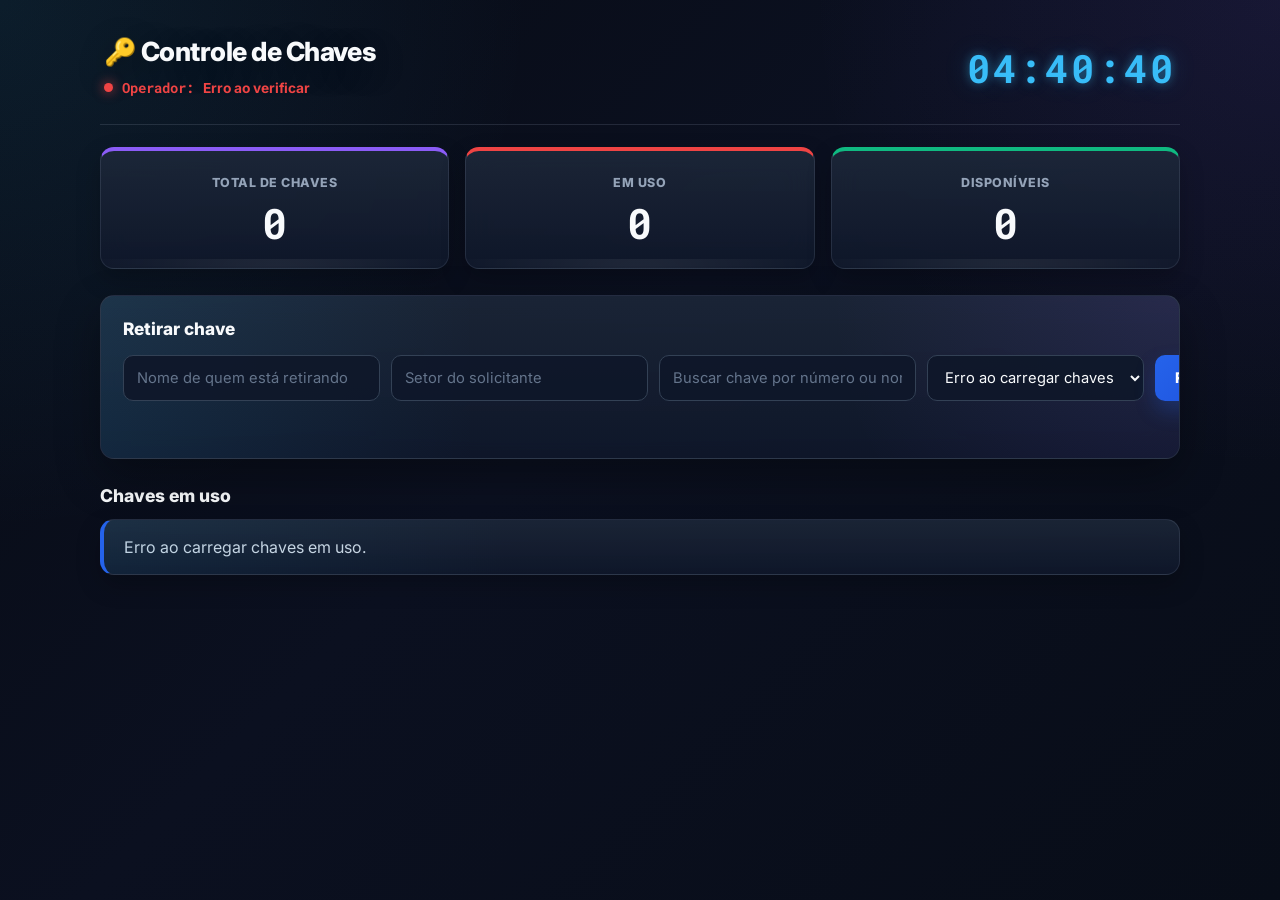
==== index.html @ 0a3c0f65 "att. 5" ====
<!DOCTYPE html>
<html lang="pt-br">
<head>
    <meta charset="UTF-8">

    <meta name="viewport" content="width=device-width, initial-scale=1.0">

    <title>Controle de Chaves – Central de Segurança</title>

    <link rel="preconnect" href="https://fonts.googleapis.com">

    <link rel="preconnect" href="https://fonts.gstatic.com" crossorigin>

    <link
        href="https://fonts.googleapis.com/css2?family=Inter:wght@400;500;600;700&family=Roboto+Mono:wght@400;700&display=swap"
        rel="stylesheet"
    >

    <link rel="stylesheet" href="style.css">
</head>

<body>
    <div class="dashboard">
        <div class="painel-header">
            <div class="header-titulo">
                <h1>🔑 Controle de Chaves</h1>

                <div id="statusOperador" class="status-sistema ativo">
                    Operador:
                    <span id="nomeOperador">Verificando...</span>
                </div>
            </div>

            <div class="relogio" id="relogio">00:00:00</div>
        </div>

        <div class="estatisticas">
            <div class="card-stat total">
                <h3>Total de Chaves</h3>
                <p id="totalChaves">0</p>
            </div>

            <div class="card-stat em-uso">
                <h3>Em Uso</h3>
                <p id="emUso">0</p>
            </div>

            <div class="card-stat disponivel">
                <h3>Disponíveis</h3>
                <p id="disponiveis">0</p>
            </div>
        </div>

        <div class="painel-controle">
            <h3>Retirar chave</h3>

            <div class="input-group">
                <input
                    type="text"
                    id="solicitante"
                    placeholder="Nome de quem está retirando"
                    autocomplete="off"
                    required
                >

                <input
                    type="text"
                    id="setor"
                    placeholder="Setor do solicitante"
                    autocomplete="off"
                    required
                >

                <input
                    type="text"
                    id="filtroChave"
                    placeholder="Buscar chave por número ou nome"
                    autocomplete="off"
                >

                <select id="chaveDisponivel">
                    <option>Carregando...</option>
                </select>

                <button onclick="retirar()">Retirar</button>
            </div>

            <div id="msgRetirada" class="msg"></div>
        </div>

        <h3 class="titulo-lista">Chaves em uso</h3>

        <ul id="listaPendentes" class="lista-chaves">
            <li>Nenhuma chave em uso.</li>
        </ul>

        <div id="msgDevolucao" class="msg"></div>
    </div>

    <script src="script.js"></script>
</body>
</html>
---- style.css ----
* {
    margin: 0;
    padding: 0;
    box-sizing: border-box;
    font-family: 'Inter', sans-serif;
}

:root {
    --bg-principal: #080d18;
    --bg-secundario: #0f172a;
    --bg-card: rgba(30, 41, 59, 0.78);
    --bg-card-hover: rgba(30, 41, 59, 0.95);

    --borda: rgba(148, 163, 184, 0.16);
    --borda-forte: rgba(148, 163, 184, 0.28);

    --texto-principal: #f8fafc;
    --texto-secundario: #cbd5e1;
    --texto-fraco: #94a3b8;

    --azul: #38bdf8;
    --azul-forte: #2563eb;
    --azul-hover: #1d4ed8;

    --verde: #10b981;
    --verde-hover: #059669;

    --vermelho: #ef4444;
    --roxo: #8b5cf6;

    --sombra-card: 0 18px 45px rgba(0, 0, 0, 0.32);
    --sombra-suave: 0 10px 25px rgba(0, 0, 0, 0.22);

    --radius-card: 14px;
    --radius-input: 10px;
}

html {
    scroll-behavior: smooth;
}

body {
    min-height: 100vh;
    color: var(--texto-principal);
    background:
        radial-gradient(circle at top left, rgba(56, 189, 248, 0.10), transparent 34%),
        radial-gradient(circle at top right, rgba(139, 92, 246, 0.10), transparent 30%),
        linear-gradient(135deg, #070b14 0%, #0b1020 45%, #080d18 100%);
    display: flex;
    justify-content: center;
    padding: 28px 14px;
}

/* Scrollbar */

::-webkit-scrollbar {
    width: 7px;
    height: 7px;
}

::-webkit-scrollbar-track {
    background: #020617;
}

::-webkit-scrollbar-thumb {
    background: #334155;
    border-radius: 999px;
}

::-webkit-scrollbar-thumb:hover {
    background: var(--azul);
}

::selection {
    background-color: rgba(56, 189, 248, 0.25);
    color: var(--azul);
}

/* Estrutura principal */

.dashboard {
    width: 100%;
    max-width: 1080px;
    animation: entradaDashboard 0.45s ease both;
}

/* Cabeçalho */

.painel-header {
    display: flex;
    justify-content: space-between;
    align-items: center;
    gap: 22px;
    padding: 8px 4px 24px;
    margin-bottom: 22px;
    border-bottom: 1px solid rgba(148, 163, 184, 0.18);
}

.header-titulo {
    display: flex;
    flex-direction: column;
    gap: 8px;
}

.header-titulo h1 {
    font-size: 1.65rem;
    line-height: 1.2;
    font-weight: 800;
    letter-spacing: -0.02em;
    color: var(--texto-principal);
    text-shadow: 0 8px 30px rgba(0, 0, 0, 0.35);
}

/* Status do operador */

.status-sistema {
    font-family: 'Roboto Mono', monospace;
    font-size: 0.86rem;
    font-weight: 700;
    display: inline-flex;
    align-items: center;
    gap: 9px;
    width: fit-content;
    padding: 3px 0;
}

.status-sistema.ativo {
    color: var(--verde);
}

.status-sistema.ativo::before {
    content: '';
    width: 9px;
    height: 9px;
    background-color: var(--verde);
    border-radius: 50%;
    display: inline-block;
    box-shadow: 0 0 12px rgba(16, 185, 129, 0.95);
    animation: pulsaLuz 1.8s infinite ease-in-out;
}

.status-sistema.inativo {
    color: var(--vermelho);
}

.status-sistema.inativo::before {
    content: '';
    width: 9px;
    height: 9px;
    background-color: var(--vermelho);
    border-radius: 50%;
    display: inline-block;
    box-shadow: 0 0 12px rgba(239, 68, 68, 0.85);
}

/* Relógio */

.relogio {
    font-family: 'Roboto Mono', monospace;
    font-size: clamp(1.8rem, 4vw, 2.45rem);
    font-weight: 800;
    color: var(--azul);
    letter-spacing: 0.08em;
    white-space: nowrap;
    text-shadow:
        0 0 10px rgba(56, 189, 248, 0.45),
        0 0 28px rgba(56, 189, 248, 0.20);
}

/* Estatísticas */

.estatisticas {
    display: grid;
    grid-template-columns: repeat(3, minmax(0, 1fr));
    gap: 16px;
    margin-bottom: 26px;
}

.card-stat {
    position: relative;
    overflow: hidden;
    background: linear-gradient(180deg, rgba(30, 41, 59, 0.86), rgba(15, 23, 42, 0.92));
    backdrop-filter: blur(14px);
    -webkit-backdrop-filter: blur(14px);
    border: 1px solid var(--borda);
    border-top: 4px solid var(--azul-forte);
    box-shadow: var(--sombra-suave);
    padding: 24px 18px;
    border-radius: var(--radius-card);
    text-align: center;
    transition:
        transform 0.22s ease,
        border-color 0.22s ease,
        box-shadow 0.22s ease,
        background 0.22s ease;
}

.card-stat::after {
    content: '';
    position: absolute;
    inset: auto -30% -60% -30%;
    height: 80px;
    background: radial-gradient(circle, rgba(255, 255, 255, 0.08), transparent 70%);
    pointer-events: none;
}

.card-stat:hover {
    transform: translateY(-3px);
    border-color: var(--borda-forte);
    box-shadow: var(--sombra-card);
}

.card-stat.total {
    border-top-color: var(--roxo);
}

.card-stat.em-uso {
    border-top-color: var(--vermelho);
}

.card-stat.disponivel {
    border-top-color: var(--verde);
}

.card-stat h3 {
    font-size: 0.78rem;
    text-transform: uppercase;
    color: var(--texto-fraco);
    margin-bottom: 12px;
    font-weight: 800;
    letter-spacing: 0.04em;
}

.card-stat p {
    font-family: 'Roboto Mono', monospace;
    font-size: 2.65rem;
    line-height: 1;
    font-weight: 800;
    color: var(--texto-principal);
}

/* Painel de retirada */

.painel-controle {
    position: relative;
    overflow: hidden;
    background: linear-gradient(180deg, rgba(30, 41, 59, 0.82), rgba(15, 23, 42, 0.95));
    backdrop-filter: blur(16px);
    -webkit-backdrop-filter: blur(16px);
    border: 1px solid var(--borda);
    box-shadow: var(--sombra-card);
    padding: 22px;
    border-radius: var(--radius-card);
    margin-bottom: 26px;
}

.painel-controle::before {
    content: '';
    position: absolute;
    inset: 0;
    background:
        linear-gradient(90deg, rgba(56, 189, 248, 0.10), transparent 35%),
        radial-gradient(circle at top right, rgba(139, 92, 246, 0.11), transparent 32%);
    pointer-events: none;
}

.painel-controle h3 {
    position: relative;
    z-index: 1;
    font-size: 1.08rem;
    margin-bottom: 16px;
    font-weight: 800;
    color: var(--texto-principal);
}

.input-group {
    position: relative;
    z-index: 1;
    display: grid;
    grid-template-columns: 1.15fr 1fr 1.15fr 1.1fr auto;
    gap: 11px;
    align-items: stretch;
}

/* Inputs e select */

input,
select,
button {
    min-height: 46px;
    padding: 0 13px;
    background: rgba(15, 23, 42, 0.92);
    border: 1px solid #334155;
    color: var(--texto-principal);
    border-radius: var(--radius-input);
    outline: none;
    font-size: 0.92rem;
    transition:
        border-color 0.2s ease,
        box-shadow 0.2s ease,
        background-color 0.2s ease,
        transform 0.12s ease;
}

input::placeholder {
    color: #64748b;
}

input:hover,
select:hover {
    border-color: #475569;
}

input:focus,
select:focus {
    border-color: var(--azul);
    background-color: rgba(2, 6, 23, 0.95);
    box-shadow: 0 0 0 4px rgba(56, 189, 248, 0.14);
}

select {
    cursor: pointer;
}

button {
    border: 0;
    background: linear-gradient(135deg, #2563eb, #1d4ed8);
    color: white;
    font-weight: 800;
    cursor: pointer;
    text-transform: uppercase;
    letter-spacing: 0.04em;
    padding: 0 20px;
    box-shadow: 0 10px 20px rgba(37, 99, 235, 0.25);
}

button:hover {
    background: linear-gradient(135deg, #1d4ed8, #1e40af);
    transform: translateY(-1px);
    box-shadow: 0 14px 28px rgba(37, 99, 235, 0.34);
}

button:active,
select:active,
input:active {
    transform: scale(0.98);
}

button:disabled {
    opacity: 0.55;
    cursor: not-allowed;
    transform: none;
    box-shadow: none;
}

/* Mensagens */

.msg {
    position: relative;
    z-index: 1;
    margin-top: 13px;
    min-height: 22px;
    font-size: 0.94rem;
    font-weight: 800;
    color: var(--verde);
}

.msg.erro {
    color: var(--vermelho);
}

/* Lista */

.titulo-lista {
    margin: 24px 0 13px;
    font-size: 1.1rem;
    font-weight: 800;
    color: var(--texto-principal);
}

.lista-chaves {
    list-style-type: none;
    display: flex;
    flex-direction: column;
    gap: 12px;
}

.lista-chaves li {
    position: relative;
    overflow: hidden;
    background: linear-gradient(180deg, rgba(30, 41, 59, 0.82), rgba(15, 23, 42, 0.95));
    backdrop-filter: blur(14px);
    -webkit-backdrop-filter: blur(14px);
    border: 1px solid var(--borda);
    border-left: 4px solid var(--azul-forte);
    box-shadow: var(--sombra-suave);
    padding: 17px 20px;
    border-radius: var(--radius-card);
    display: flex;
    justify-content: space-between;
    align-items: center;
    gap: 18px;
    animation: fadeIn 0.28s ease both;
    transition:
        transform 0.2s ease,
        border-color 0.2s ease,
        background 0.2s ease,
        box-shadow 0.2s ease;
}

.lista-chaves li::before {
    content: '';
    position: absolute;
    inset: 0;
    background: linear-gradient(90deg, rgba(56, 189, 248, 0.08), transparent 38%);
    pointer-events: none;
}

.lista-chaves li:hover {
    transform: translateY(-2px);
    background: var(--bg-card-hover);
    border-color: var(--borda-forte);
    box-shadow: var(--sombra-card);
}

.info-chave {
    position: relative;
    z-index: 1;
    display: flex;
    flex-direction: column;
    gap: 7px;
    min-width: 0;
}

.cabecalho-registro {
    display: flex;
    gap: 10px;
    align-items: center;
    flex-wrap: wrap;
    font-family: 'Roboto Mono', monospace;
    font-size: 0.78rem;
    color: var(--texto-fraco);
}

.texto-chave {
    font-size: 1.1rem;
    font-weight: 800;
    color: var(--texto-principal);
    letter-spacing: -0.01em;
}

.acoes {
    position: relative;
    z-index: 1;
    display: flex;
    gap: 8px;
    flex-shrink: 0;
}

.acoes button {
    min-height: 38px;
    padding: 0 16px;
    font-size: 0.78rem;
    border-radius: 9px;
}

.btn-devolver {
    background: linear-gradient(135deg, #10b981, #059669);
    box-shadow: 0 10px 18px rgba(16, 185, 129, 0.22);
}

.btn-devolver:hover {
    background: linear-gradient(135deg, #059669, #047857);
    box-shadow: 0 14px 24px rgba(16, 185, 129, 0.30);
}

/* Estados vazios e textos simples da lista */

.lista-chaves li:only-child {
    color: var(--texto-secundario);
}

/* Animações */

@keyframes fadeIn {
    from {
        opacity: 0;
        transform: translateY(8px);
    }

    to {
        opacity: 1;
        transform: translateY(0);
    }
}

@keyframes entradaDashboard {
    from {
        opacity: 0;
        transform: translateY(10px);
    }

    to {
        opacity: 1;
        transform: translateY(0);
    }
}

@keyframes pulsaLuz {
    0% {
        transform: scale(0.9);
        opacity: 0.55;
        box-shadow: 0 0 0 0 rgba(16, 185, 129, 0.58);
    }

    50% {
        transform: scale(1.15);
        opacity: 1;
        box-shadow: 0 0 0 7px rgba(16, 185, 129, 0);
    }

    100% {
        transform: scale(0.9);
        opacity: 0.55;
        box-shadow: 0 0 0 0 rgba(16, 185, 129, 0);
    }
}

/* Responsivo */

@media (max-width: 1100px) {
    .dashboard {
        max-width: 980px;
    }

    .input-group {
        grid-template-columns: 1fr 1fr;
    }

    #filtroChave,
    select {
        grid-column: span 1;
    }

    .input-group button {
        grid-column: span 2;
    }
}

@media (max-width: 768px) {
    body {
        padding: 18px 10px;
    }

    .painel-header {
        flex-direction: column;
        align-items: flex-start;
        gap: 14px;
    }

    .header-titulo h1 {
        font-size: 1.35rem;
    }

    .relogio {
        font-size: 1.65rem;
    }

    .estatisticas {
        grid-template-columns: 1fr;
    }

    .card-stat {
        padding: 20px 16px;
    }

    .card-stat p {
        font-size: 2.25rem;
    }

    .painel-controle {
        padding: 18px;
    }

    .input-group {
        grid-template-columns: 1fr;
    }

    #solicitante,
    #setor,
    #filtroChave,
    select,
    .input-group button {
        width: 100%;
        grid-column: span 1;
    }

    .lista-chaves li {
        flex-direction: column;
        align-items: flex-start;
        padding: 16px;
    }

    .acoes {
        width: 100%;
        justify-content: flex-end;
    }

    .acoes button {
        width: 100%;
    }
}

@media (max-width: 420px) {
    .cabecalho-registro {
        font-size: 0.74rem;
    }

    .texto-chave {
        font-size: 1rem;
    }

    input,
    select,
    button {
        font-size: 0.88rem;
    }
}
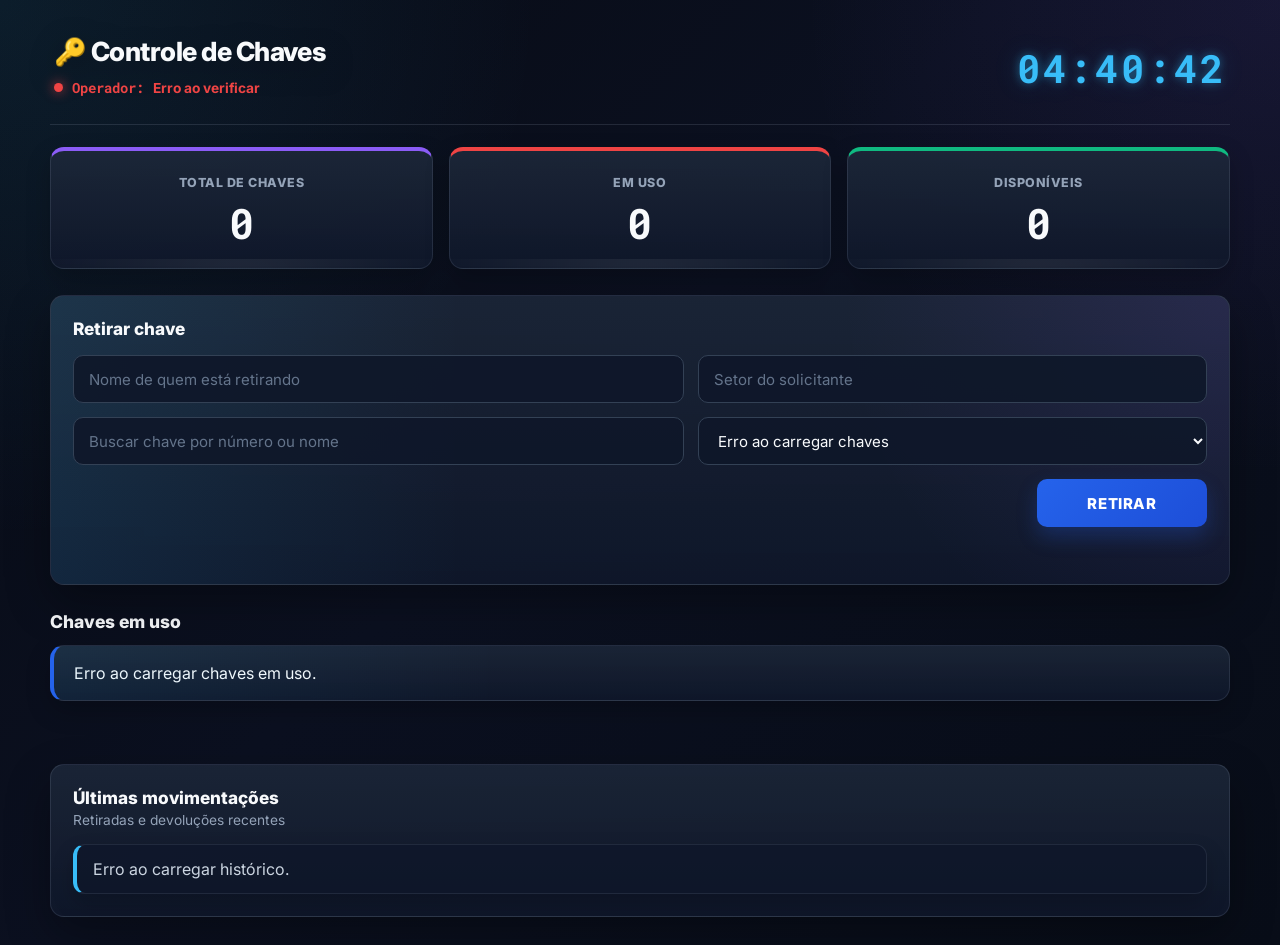
==== commit dc2f4bbf: "att. 8" ====
--- a/index.html
+++ b/index.html
@@ -12,7 +12,7 @@
     <link rel="preconnect" href="https://fonts.gstatic.com" crossorigin>
 
     <link
-        href="https://fonts.googleapis.com/css2?family=Inter:wght@400;500;600;700&family=Roboto+Mono:wght@400;700&display=swap"
+        href="https://fonts.googleapis.com/css2?family=Inter:wght@400;500;600;700;800&family=Roboto+Mono:wght@400;700;800&display=swap"
         rel="stylesheet"
     >
 
@@ -21,7 +21,8 @@
 
 <body>
     <div class="dashboard">
-        <div class="painel-header">
+
+        <header class="painel-header">
             <div class="header-titulo">
                 <h1>🔑 Controle de Chaves</h1>
 
@@ -32,9 +33,9 @@
             </div>
 
             <div class="relogio" id="relogio">00:00:00</div>
-        </div>
+        </header>
 
-        <div class="estatisticas">
+        <section class="estatisticas">
             <div class="card-stat total">
                 <h3>Total de Chaves</h3>
                 <p id="totalChaves">0</p>
@@ -49,9 +50,9 @@
                 <h3>Disponíveis</h3>
                 <p id="disponiveis">0</p>
             </div>
-        </div>
+        </section>
 
-        <div class="painel-controle">
+        <section class="painel-controle">
             <h3>Retirar chave</h3>
 
             <div class="input-group">
@@ -82,19 +83,35 @@
                     <option>Carregando...</option>
                 </select>
 
-                <button onclick="retirar()">Retirar</button>
+                <button type="button" onclick="retirar()">Retirar</button>
             </div>
 
             <div id="msgRetirada" class="msg"></div>
-        </div>
+        </section>
 
-        <h3 class="titulo-lista">Chaves em uso</h3>
+        <section class="painel-lista">
+            <h3 class="titulo-lista">Chaves em uso</h3>
 
-        <ul id="listaPendentes" class="lista-chaves">
-            <li>Nenhuma chave em uso.</li>
-        </ul>
+            <ul id="listaPendentes" class="lista-chaves">
+                <li>Carregando chaves em uso...</li>
+            </ul>
 
-        <div id="msgDevolucao" class="msg"></div>
+            <div id="msgDevolucao" class="msg"></div>
+        </section>
+
+        <section class="painel-historico">
+            <div class="historico-topo">
+                <div>
+                    <h3>Últimas movimentações</h3>
+                    <p>Retiradas e devoluções recentes</p>
+                </div>
+            </div>
+
+            <ul id="listaHistorico" class="lista-historico">
+                <li class="item-vazio">Carregando histórico...</li>
+            </ul>
+        </section>
+
     </div>
 
     <script src="script.js"></script>
--- a/style.css
+++ b/style.css
@@ -27,6 +27,7 @@
 
     --vermelho: #ef4444;
     --roxo: #8b5cf6;
+    --amarelo: #f59e0b;
 
     --sombra-card: 0 18px 45px rgba(0, 0, 0, 0.32);
     --sombra-suave: 0 10px 25px rgba(0, 0, 0, 0.22);
@@ -80,7 +81,7 @@
 
 .dashboard {
     width: 100%;
-    max-width: 1080px;
+    max-width: 1180px;
     animation: entradaDashboard 0.45s ease both;
 }
 
@@ -277,9 +278,31 @@
     position: relative;
     z-index: 1;
     display: grid;
-    grid-template-columns: 1.15fr 1fr 1.15fr 1.1fr auto;
-    gap: 11px;
+    grid-template-columns: minmax(280px, 1.2fr) minmax(260px, 1fr);
+    gap: 14px;
     align-items: stretch;
+}
+
+#solicitante {
+    grid-column: 1;
+}
+
+#setor {
+    grid-column: 2;
+}
+
+#filtroChave {
+    grid-column: 1;
+}
+
+#chaveDisponivel {
+    grid-column: 2;
+}
+
+.input-group button {
+    grid-column: 1 / -1;
+    justify-self: flex-end;
+    min-width: 170px;
 }
 
 /* Inputs e select */
@@ -287,14 +310,14 @@
 input,
 select,
 button {
-    min-height: 46px;
-    padding: 0 13px;
+    min-height: 48px;
+    padding: 0 15px;
     background: rgba(15, 23, 42, 0.92);
     border: 1px solid #334155;
     color: var(--texto-principal);
     border-radius: var(--radius-input);
     outline: none;
-    font-size: 0.92rem;
+    font-size: 0.94rem;
     transition:
         border-color 0.2s ease,
         box-shadow 0.2s ease,
@@ -330,7 +353,7 @@
     cursor: pointer;
     text-transform: uppercase;
     letter-spacing: 0.04em;
-    padding: 0 20px;
+    padding: 0 22px;
     box-shadow: 0 10px 20px rgba(37, 99, 235, 0.25);
 }
 
@@ -369,7 +392,11 @@
     color: var(--vermelho);
 }
 
-/* Lista */
+/* Painel de lista */
+
+.painel-lista {
+    margin-bottom: 28px;
+}
 
 .titulo-lista {
     margin: 24px 0 13px;
@@ -377,6 +404,8 @@
     font-weight: 800;
     color: var(--texto-principal);
 }
+
+/* Lista de chaves em uso */
 
 .lista-chaves {
     list-style-type: none;
@@ -474,9 +503,120 @@
     box-shadow: 0 14px 24px rgba(16, 185, 129, 0.30);
 }
 
-/* Estados vazios e textos simples da lista */
-
-.lista-chaves li:only-child {
+/* Histórico */
+
+.painel-historico {
+    margin-top: 28px;
+    background: linear-gradient(180deg, rgba(30, 41, 59, 0.82), rgba(15, 23, 42, 0.95));
+    backdrop-filter: blur(16px);
+    -webkit-backdrop-filter: blur(16px);
+    border: 1px solid var(--borda);
+    box-shadow: var(--sombra-card);
+    padding: 22px;
+    border-radius: var(--radius-card);
+}
+
+.historico-topo {
+    display: flex;
+    justify-content: space-between;
+    align-items: center;
+    gap: 16px;
+    margin-bottom: 16px;
+}
+
+.historico-topo h3 {
+    font-size: 1.08rem;
+    font-weight: 800;
+    color: var(--texto-principal);
+    margin-bottom: 4px;
+}
+
+.historico-topo p {
+    font-size: 0.86rem;
+    color: var(--texto-fraco);
+}
+
+.lista-historico {
+    list-style: none;
+    display: flex;
+    flex-direction: column;
+    gap: 10px;
+}
+
+.lista-historico li {
+    background: rgba(15, 23, 42, 0.72);
+    border: 1px solid rgba(148, 163, 184, 0.14);
+    border-left: 4px solid var(--azul);
+    border-radius: 12px;
+    padding: 14px 16px;
+    display: grid;
+    grid-template-columns: auto 1fr auto;
+    gap: 14px;
+    align-items: center;
+    box-shadow: 0 10px 22px rgba(0, 0, 0, 0.18);
+    animation: fadeIn 0.28s ease both;
+    transition:
+        background 0.2s ease,
+        border-color 0.2s ease,
+        transform 0.2s ease;
+}
+
+.lista-historico li:hover {
+    background: rgba(15, 23, 42, 0.92);
+    border-color: rgba(148, 163, 184, 0.28);
+    transform: translateY(-1px);
+}
+
+.badge-evento {
+    min-width: 92px;
+    text-align: center;
+    padding: 7px 10px;
+    border-radius: 999px;
+    font-size: 0.72rem;
+    font-weight: 900;
+    text-transform: uppercase;
+    letter-spacing: 0.04em;
+}
+
+.badge-retirada {
+    background: rgba(56, 189, 248, 0.14);
+    color: #38bdf8;
+    border: 1px solid rgba(56, 189, 248, 0.28);
+}
+
+.badge-devolucao {
+    background: rgba(16, 185, 129, 0.14);
+    color: #10b981;
+    border: 1px solid rgba(16, 185, 129, 0.28);
+}
+
+.historico-info {
+    display: flex;
+    flex-direction: column;
+    gap: 5px;
+    min-width: 0;
+}
+
+.historico-info strong {
+    color: var(--texto-principal);
+    font-size: 0.98rem;
+}
+
+.historico-info span {
+    color: var(--texto-fraco);
+    font-family: 'Roboto Mono', monospace;
+    font-size: 0.76rem;
+}
+
+.historico-data {
+    color: var(--texto-secundario);
+    font-family: 'Roboto Mono', monospace;
+    font-size: 0.78rem;
+    white-space: nowrap;
+}
+
+.item-vazio {
+    grid-template-columns: 1fr !important;
     color: var(--texto-secundario);
 }
 
@@ -537,13 +677,9 @@
         grid-template-columns: 1fr 1fr;
     }
 
-    #filtroChave,
-    select {
-        grid-column: span 1;
-    }
-
     .input-group button {
-        grid-column: span 2;
+        grid-column: 1 / -1;
+        justify-self: flex-end;
     }
 }
 
@@ -578,7 +714,8 @@
         font-size: 2.25rem;
     }
 
-    .painel-controle {
+    .painel-controle,
+    .painel-historico {
         padding: 18px;
     }
 
@@ -589,10 +726,14 @@
     #solicitante,
     #setor,
     #filtroChave,
-    select,
+    #chaveDisponivel,
     .input-group button {
         width: 100%;
-        grid-column: span 1;
+        grid-column: 1;
+    }
+
+    .input-group button {
+        justify-self: stretch;
     }
 
     .lista-chaves li {
@@ -609,6 +750,20 @@
     .acoes button {
         width: 100%;
     }
+
+    .lista-historico li {
+        grid-template-columns: 1fr;
+        align-items: flex-start;
+    }
+
+    .badge-evento {
+        min-width: auto;
+        width: fit-content;
+    }
+
+    .historico-data {
+        white-space: normal;
+    }
 }
 
 @media (max-width: 420px) {
@@ -625,4 +780,13 @@
     button {
         font-size: 0.88rem;
     }
+
+    .historico-info strong {
+        font-size: 0.92rem;
+    }
+
+    .historico-info span,
+    .historico-data {
+        font-size: 0.72rem;
+    }
 }
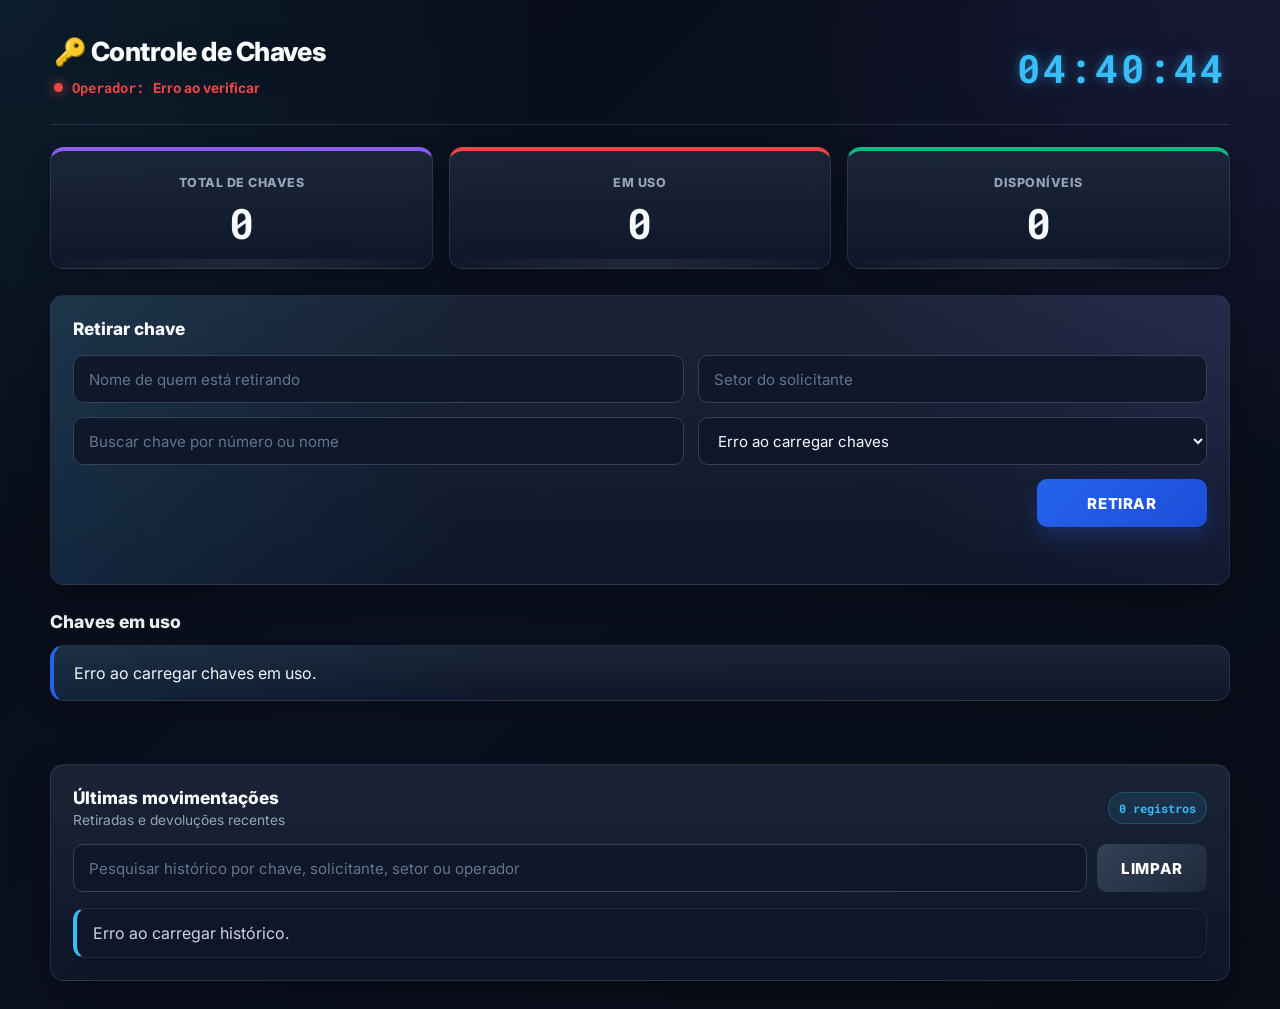
==== commit 472db0ec: "att. 9" ====
--- a/index.html
+++ b/index.html
@@ -105,6 +105,23 @@
                     <h3>Últimas movimentações</h3>
                     <p>Retiradas e devoluções recentes</p>
                 </div>
+
+                <span id="contadorHistorico" class="contador-historico">
+                    0 registros
+                </span>
+            </div>
+
+            <div class="historico-busca">
+                <input
+                    type="text"
+                    id="filtroHistorico"
+                    placeholder="Pesquisar histórico por chave, solicitante, setor ou operador"
+                    autocomplete="off"
+                >
+
+                <button type="button" id="limparFiltroHistorico">
+                    Limpar
+                </button>
             </div>
 
             <ul id="listaHistorico" class="lista-historico">
--- a/style.css
+++ b/style.css
@@ -536,6 +536,39 @@
     color: var(--texto-fraco);
 }
 
+.contador-historico {
+    font-family: 'Roboto Mono', monospace;
+    font-size: 0.78rem;
+    font-weight: 800;
+    color: var(--azul);
+    background: rgba(56, 189, 248, 0.10);
+    border: 1px solid rgba(56, 189, 248, 0.22);
+    padding: 7px 10px;
+    border-radius: 999px;
+    white-space: nowrap;
+}
+
+.historico-busca {
+    display: grid;
+    grid-template-columns: 1fr auto;
+    gap: 10px;
+    margin-bottom: 16px;
+}
+
+#filtroHistorico {
+    width: 100%;
+}
+
+#limparFiltroHistorico {
+    min-width: 110px;
+    background: linear-gradient(135deg, #334155, #1e293b);
+    box-shadow: none;
+}
+
+#limparFiltroHistorico:hover {
+    background: linear-gradient(135deg, #475569, #334155);
+}
+
 .lista-historico {
     list-style: none;
     display: flex;
@@ -751,6 +784,19 @@
         width: 100%;
     }
 
+    .historico-topo {
+        flex-direction: column;
+        align-items: flex-start;
+    }
+
+    .historico-busca {
+        grid-template-columns: 1fr;
+    }
+
+    #limparFiltroHistorico {
+        width: 100%;
+    }
+
     .lista-historico li {
         grid-template-columns: 1fr;
         align-items: flex-start;
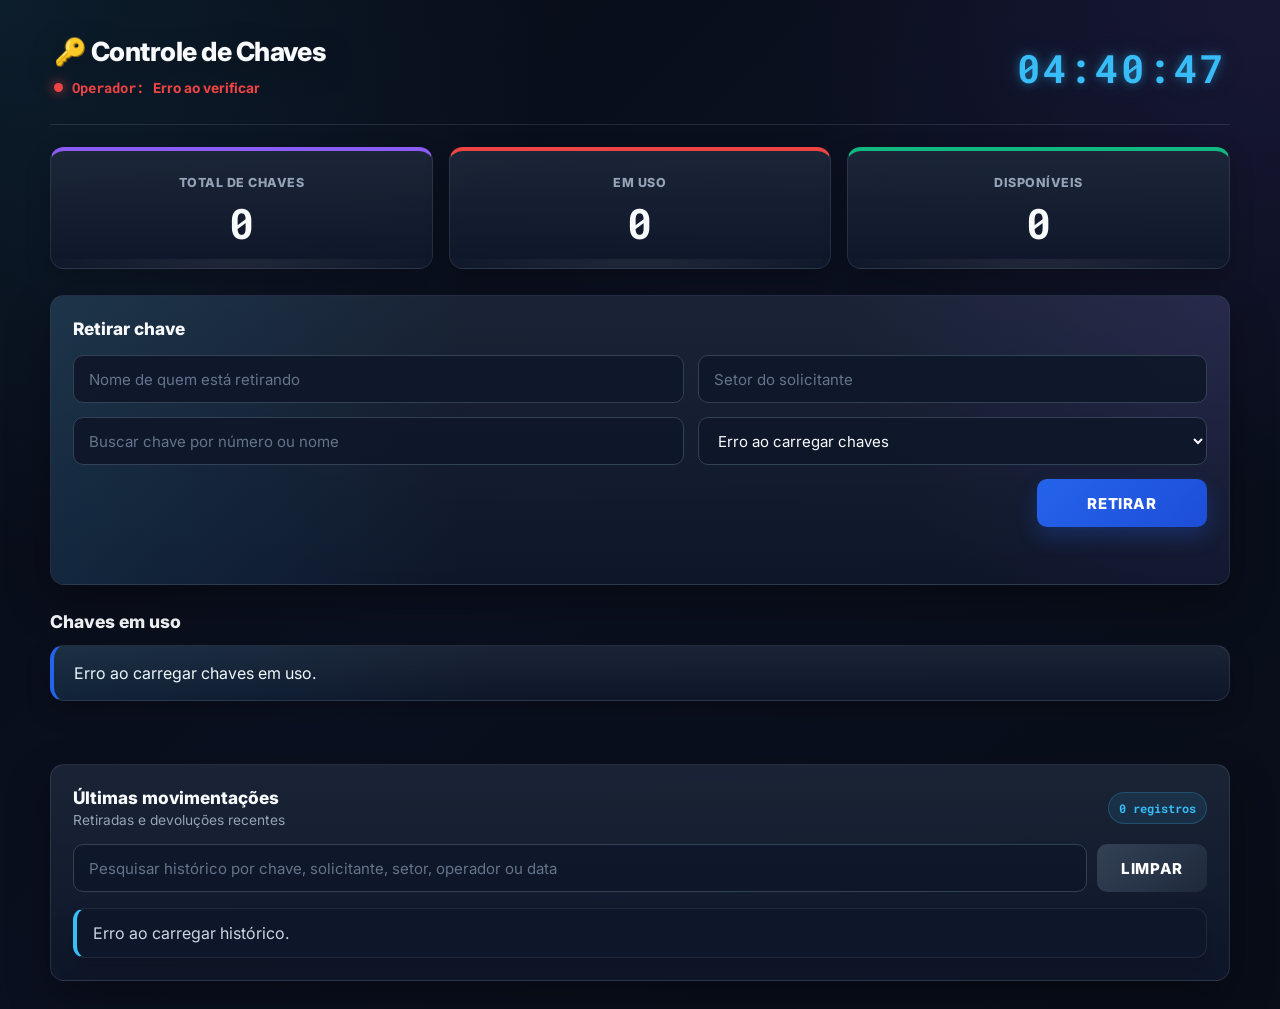
==== commit e977e64d: "att. 10" ====
--- a/index.html
+++ b/index.html
@@ -115,7 +115,7 @@
                 <input
                     type="text"
                     id="filtroHistorico"
-                    placeholder="Pesquisar histórico por chave, solicitante, setor ou operador"
+                    placeholder="Pesquisar histórico por chave, solicitante, setor, operador ou data"
                     autocomplete="off"
                 >
 
--- a/style.css
+++ b/style.css
@@ -52,8 +52,6 @@
     padding: 28px 14px;
 }
 
-/* Scrollbar */
-
 ::-webkit-scrollbar {
     width: 7px;
     height: 7px;
@@ -76,16 +74,12 @@
     background-color: rgba(56, 189, 248, 0.25);
     color: var(--azul);
 }
-
-/* Estrutura principal */
 
 .dashboard {
     width: 100%;
     max-width: 1180px;
     animation: entradaDashboard 0.45s ease both;
 }
-
-/* Cabeçalho */
 
 .painel-header {
     display: flex;
@@ -111,8 +105,6 @@
     color: var(--texto-principal);
     text-shadow: 0 8px 30px rgba(0, 0, 0, 0.35);
 }
-
-/* Status do operador */
 
 .status-sistema {
     font-family: 'Roboto Mono', monospace;
@@ -154,8 +146,6 @@
     box-shadow: 0 0 12px rgba(239, 68, 68, 0.85);
 }
 
-/* Relógio */
-
 .relogio {
     font-family: 'Roboto Mono', monospace;
     font-size: clamp(1.8rem, 4vw, 2.45rem);
@@ -167,8 +157,6 @@
         0 0 10px rgba(56, 189, 248, 0.45),
         0 0 28px rgba(56, 189, 248, 0.20);
 }
-
-/* Estatísticas */
 
 .estatisticas {
     display: grid;
@@ -240,8 +228,6 @@
     color: var(--texto-principal);
 }
 
-/* Painel de retirada */
-
 .painel-controle {
     position: relative;
     overflow: hidden;
@@ -304,8 +290,6 @@
     justify-self: flex-end;
     min-width: 170px;
 }
-
-/* Inputs e select */
 
 input,
 select,
@@ -376,8 +360,6 @@
     box-shadow: none;
 }
 
-/* Mensagens */
-
 .msg {
     position: relative;
     z-index: 1;
@@ -392,8 +374,6 @@
     color: var(--vermelho);
 }
 
-/* Painel de lista */
-
 .painel-lista {
     margin-bottom: 28px;
 }
@@ -404,8 +384,6 @@
     font-weight: 800;
     color: var(--texto-principal);
 }
-
-/* Lista de chaves em uso */
 
 .lista-chaves {
     list-style-type: none;
@@ -502,8 +480,6 @@
     background: linear-gradient(135deg, #059669, #047857);
     box-shadow: 0 14px 24px rgba(16, 185, 129, 0.30);
 }
-
-/* Histórico */
 
 .painel-historico {
     margin-top: 28px;
@@ -653,8 +629,6 @@
     color: var(--texto-secundario);
 }
 
-/* Animações */
-
 @keyframes fadeIn {
     from {
         opacity: 0;
@@ -698,8 +672,6 @@
         box-shadow: 0 0 0 0 rgba(16, 185, 129, 0);
     }
 }
-
-/* Responsivo */
 
 @media (max-width: 1100px) {
     .dashboard {
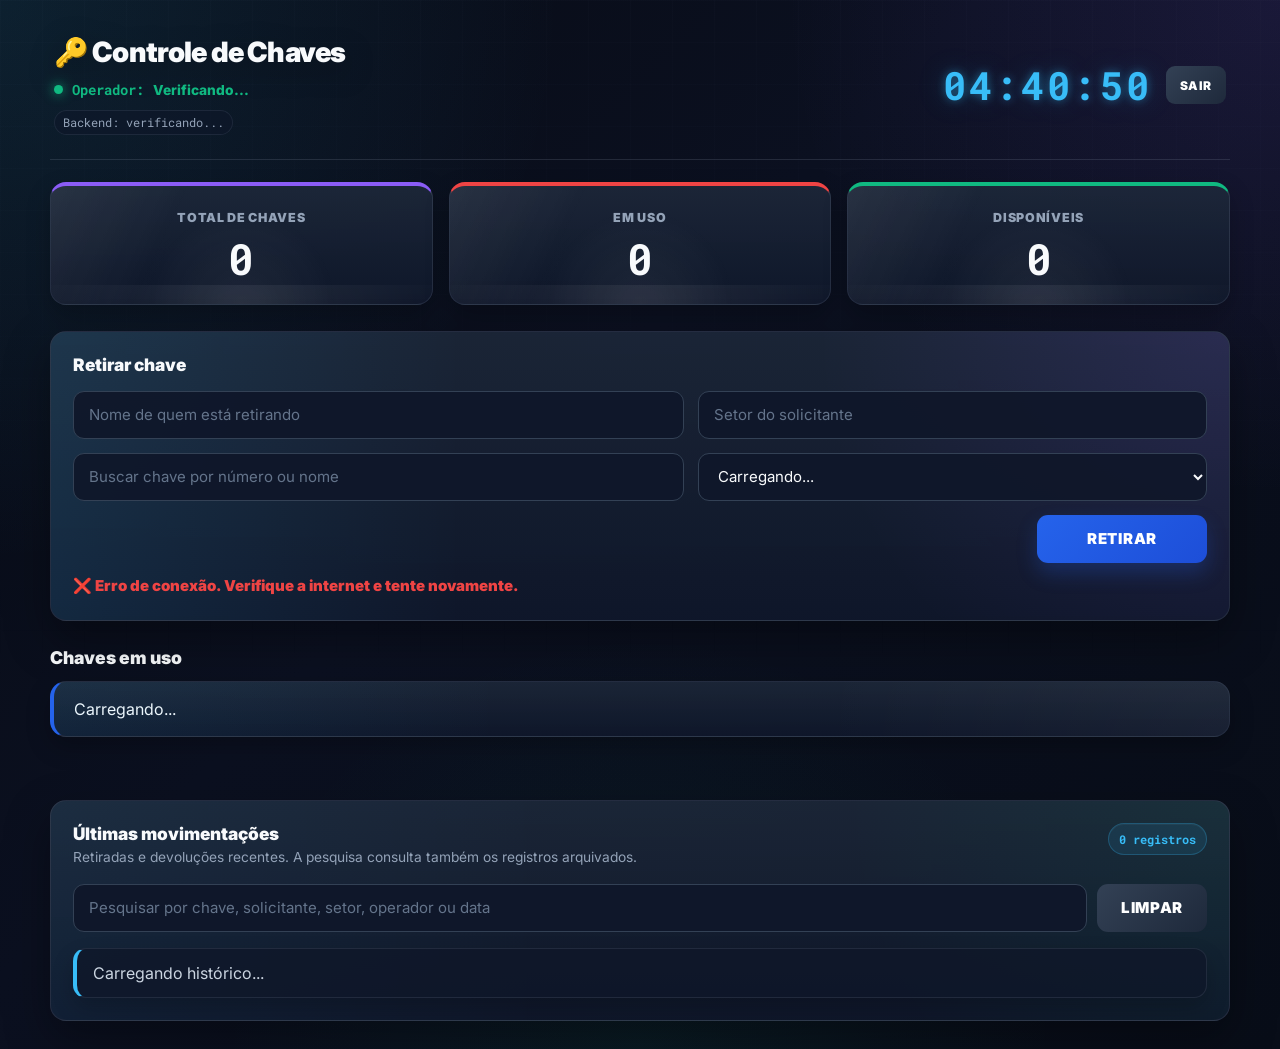
==== commit 6223bbaf: "att. 11" ====
--- a/index.html
+++ b/index.html
@@ -30,9 +30,16 @@
                     Operador:
                     <span id="nomeOperador">Verificando...</span>
                 </div>
+
+                <div id="versaoBackend" class="versao-backend">
+                    Backend: verificando...
+                </div>
             </div>
 
-            <div class="relogio" id="relogio">00:00:00</div>
+            <div class="header-acoes">
+                <div class="relogio" id="relogio">00:00:00</div>
+                <button type="button" id="btnSair" class="btn-sair">Sair</button>
+            </div>
         </header>
 
         <section class="estatisticas">
@@ -83,7 +90,9 @@
                     <option>Carregando...</option>
                 </select>
 
-                <button type="button" onclick="retirar()">Retirar</button>
+                <button type="button" id="btnRetirar" onclick="retirar()">
+                    Retirar
+                </button>
             </div>
 
             <div id="msgRetirada" class="msg"></div>
@@ -103,7 +112,7 @@
             <div class="historico-topo">
                 <div>
                     <h3>Últimas movimentações</h3>
-                    <p>Retiradas e devoluções recentes</p>
+                    <p>Retiradas e devoluções recentes. A pesquisa consulta também os registros arquivados.</p>
                 </div>
 
                 <span id="contadorHistorico" class="contador-historico">
@@ -115,7 +124,7 @@
                 <input
                     type="text"
                     id="filtroHistorico"
-                    placeholder="Pesquisar histórico por chave, solicitante, setor, operador ou data"
+                    placeholder="Pesquisar por chave, solicitante, setor, operador ou data"
                     autocomplete="off"
                 >
 
--- a/style.css
+++ b/style.css
@@ -2,38 +2,56 @@
     margin: 0;
     padding: 0;
     box-sizing: border-box;
-    font-family: 'Inter', sans-serif;
+    font-family: 'Inter', Arial, sans-serif;
 }
 
 :root {
     --bg-principal: #080d18;
     --bg-secundario: #0f172a;
-    --bg-card: rgba(30, 41, 59, 0.78);
-    --bg-card-hover: rgba(30, 41, 59, 0.95);
+    --bg-profundo: #020617;
+
+    --bg-card: rgba(30, 41, 59, 0.82);
+    --bg-card-forte: rgba(15, 23, 42, 0.96);
+    --bg-card-hover: rgba(30, 41, 59, 0.98);
+    --bg-input: rgba(15, 23, 42, 0.94);
+    --bg-input-focus: rgba(2, 6, 23, 0.98);
 
     --borda: rgba(148, 163, 184, 0.16);
-    --borda-forte: rgba(148, 163, 184, 0.28);
+    --borda-media: rgba(148, 163, 184, 0.26);
+    --borda-forte: rgba(148, 163, 184, 0.38);
 
     --texto-principal: #f8fafc;
     --texto-secundario: #cbd5e1;
     --texto-fraco: #94a3b8;
+    --texto-muito-fraco: #64748b;
 
     --azul: #38bdf8;
     --azul-forte: #2563eb;
     --azul-hover: #1d4ed8;
+    --azul-escuro: #1e40af;
 
     --verde: #10b981;
     --verde-hover: #059669;
+    --verde-escuro: #047857;
 
     --vermelho: #ef4444;
+    --vermelho-hover: #dc2626;
+    --vermelho-escuro: #991b1b;
+
     --roxo: #8b5cf6;
     --amarelo: #f59e0b;
 
-    --sombra-card: 0 18px 45px rgba(0, 0, 0, 0.32);
-    --sombra-suave: 0 10px 25px rgba(0, 0, 0, 0.22);
-
-    --radius-card: 14px;
-    --radius-input: 10px;
+    --sombra-card: 0 18px 45px rgba(0, 0, 0, 0.34);
+    --sombra-card-forte: 0 24px 70px rgba(0, 0, 0, 0.46);
+    --sombra-suave: 0 10px 25px rgba(0, 0, 0, 0.24);
+    --sombra-azul: 0 14px 30px rgba(37, 99, 235, 0.34);
+    --sombra-verde: 0 14px 28px rgba(16, 185, 129, 0.28);
+
+    --radius-card: 16px;
+    --radius-input: 11px;
+    --radius-pill: 999px;
+
+    --tempo: 0.22s ease;
 }
 
 html {
@@ -44,12 +62,26 @@
     min-height: 100vh;
     color: var(--texto-principal);
     background:
-        radial-gradient(circle at top left, rgba(56, 189, 248, 0.10), transparent 34%),
-        radial-gradient(circle at top right, rgba(139, 92, 246, 0.10), transparent 30%),
-        linear-gradient(135deg, #070b14 0%, #0b1020 45%, #080d18 100%);
+        radial-gradient(circle at top left, rgba(56, 189, 248, 0.12), transparent 34%),
+        radial-gradient(circle at top right, rgba(139, 92, 246, 0.12), transparent 30%),
+        radial-gradient(circle at bottom center, rgba(16, 185, 129, 0.07), transparent 34%),
+        linear-gradient(135deg, #070b14 0%, #0b1020 42%, #080d18 100%);
     display: flex;
     justify-content: center;
     padding: 28px 14px;
+    overflow-x: hidden;
+}
+
+body::before {
+    content: '';
+    position: fixed;
+    inset: 0;
+    pointer-events: none;
+    background-image:
+        linear-gradient(rgba(148, 163, 184, 0.025) 1px, transparent 1px),
+        linear-gradient(90deg, rgba(148, 163, 184, 0.025) 1px, transparent 1px);
+    background-size: 42px 42px;
+    mask-image: linear-gradient(to bottom, rgba(0, 0, 0, 0.9), transparent 80%);
 }
 
 ::-webkit-scrollbar {
@@ -63,7 +95,7 @@
 
 ::-webkit-scrollbar-thumb {
     background: #334155;
-    border-radius: 999px;
+    border-radius: var(--radius-pill);
 }
 
 ::-webkit-scrollbar-thumb:hover {
@@ -75,11 +107,17 @@
     color: var(--azul);
 }
 
+/* Estrutura principal */
+
 .dashboard {
     width: 100%;
     max-width: 1180px;
+    position: relative;
+    z-index: 1;
     animation: entradaDashboard 0.45s ease both;
 }
+
+/* Cabeçalho */
 
 .painel-header {
     display: flex;
@@ -98,18 +136,37 @@
 }
 
 .header-titulo h1 {
-    font-size: 1.65rem;
+    font-size: clamp(1.35rem, 3vw, 1.75rem);
     line-height: 1.2;
+    font-weight: 900;
+    letter-spacing: -0.03em;
+    color: var(--texto-principal);
+    text-shadow: 0 8px 30px rgba(0, 0, 0, 0.38);
+}
+
+.header-acoes {
+    display: flex;
+    align-items: center;
+    gap: 14px;
+}
+
+.versao-backend {
+    font-family: 'Roboto Mono', Consolas, monospace;
+    font-size: 0.72rem;
+    color: var(--texto-fraco);
+    width: fit-content;
+    padding: 4px 8px;
+    background: rgba(15, 23, 42, 0.58);
+    border: 1px solid rgba(148, 163, 184, 0.12);
+    border-radius: var(--radius-pill);
+}
+
+/* Status operador */
+
+.status-sistema {
+    font-family: 'Roboto Mono', Consolas, monospace;
+    font-size: 0.86rem;
     font-weight: 800;
-    letter-spacing: -0.02em;
-    color: var(--texto-principal);
-    text-shadow: 0 8px 30px rgba(0, 0, 0, 0.35);
-}
-
-.status-sistema {
-    font-family: 'Roboto Mono', monospace;
-    font-size: 0.86rem;
-    font-weight: 700;
     display: inline-flex;
     align-items: center;
     gap: 9px;
@@ -146,17 +203,21 @@
     box-shadow: 0 0 12px rgba(239, 68, 68, 0.85);
 }
 
+/* Relógio */
+
 .relogio {
-    font-family: 'Roboto Mono', monospace;
+    font-family: 'Roboto Mono', Consolas, monospace;
     font-size: clamp(1.8rem, 4vw, 2.45rem);
-    font-weight: 800;
+    font-weight: 900;
     color: var(--azul);
     letter-spacing: 0.08em;
     white-space: nowrap;
     text-shadow:
-        0 0 10px rgba(56, 189, 248, 0.45),
-        0 0 28px rgba(56, 189, 248, 0.20);
-}
+        0 0 10px rgba(56, 189, 248, 0.46),
+        0 0 30px rgba(56, 189, 248, 0.22);
+}
+
+/* Estatísticas */
 
 .estatisticas {
     display: grid;
@@ -168,7 +229,8 @@
 .card-stat {
     position: relative;
     overflow: hidden;
-    background: linear-gradient(180deg, rgba(30, 41, 59, 0.86), rgba(15, 23, 42, 0.92));
+    background:
+        linear-gradient(180deg, rgba(30, 41, 59, 0.88), rgba(15, 23, 42, 0.95));
     backdrop-filter: blur(14px);
     -webkit-backdrop-filter: blur(14px);
     border: 1px solid var(--borda);
@@ -178,17 +240,28 @@
     border-radius: var(--radius-card);
     text-align: center;
     transition:
-        transform 0.22s ease,
-        border-color 0.22s ease,
-        box-shadow 0.22s ease,
-        background 0.22s ease;
+        transform var(--tempo),
+        border-color var(--tempo),
+        box-shadow var(--tempo),
+        background var(--tempo);
+}
+
+.card-stat::before {
+    content: '';
+    position: absolute;
+    inset: 0;
+    background:
+        linear-gradient(115deg, rgba(255, 255, 255, 0.08), transparent 34%),
+        radial-gradient(circle at bottom, rgba(255, 255, 255, 0.07), transparent 45%);
+    opacity: 0.8;
+    pointer-events: none;
 }
 
 .card-stat::after {
     content: '';
     position: absolute;
     inset: auto -30% -60% -30%;
-    height: 80px;
+    height: 90px;
     background: radial-gradient(circle, rgba(255, 255, 255, 0.08), transparent 70%);
     pointer-events: none;
 }
@@ -212,26 +285,33 @@
 }
 
 .card-stat h3 {
+    position: relative;
+    z-index: 1;
     font-size: 0.78rem;
     text-transform: uppercase;
     color: var(--texto-fraco);
     margin-bottom: 12px;
-    font-weight: 800;
-    letter-spacing: 0.04em;
+    font-weight: 900;
+    letter-spacing: 0.055em;
 }
 
 .card-stat p {
-    font-family: 'Roboto Mono', monospace;
-    font-size: 2.65rem;
+    position: relative;
+    z-index: 1;
+    font-family: 'Roboto Mono', Consolas, monospace;
+    font-size: 2.7rem;
     line-height: 1;
-    font-weight: 800;
+    font-weight: 900;
     color: var(--texto-principal);
 }
 
+/* Painel de retirada */
+
 .painel-controle {
     position: relative;
     overflow: hidden;
-    background: linear-gradient(180deg, rgba(30, 41, 59, 0.82), rgba(15, 23, 42, 0.95));
+    background:
+        linear-gradient(180deg, rgba(30, 41, 59, 0.84), rgba(15, 23, 42, 0.97));
     backdrop-filter: blur(16px);
     -webkit-backdrop-filter: blur(16px);
     border: 1px solid var(--borda);
@@ -246,8 +326,8 @@
     position: absolute;
     inset: 0;
     background:
-        linear-gradient(90deg, rgba(56, 189, 248, 0.10), transparent 35%),
-        radial-gradient(circle at top right, rgba(139, 92, 246, 0.11), transparent 32%);
+        linear-gradient(90deg, rgba(56, 189, 248, 0.11), transparent 35%),
+        radial-gradient(circle at top right, rgba(139, 92, 246, 0.13), transparent 34%);
     pointer-events: none;
 }
 
@@ -256,7 +336,7 @@
     z-index: 1;
     font-size: 1.08rem;
     margin-bottom: 16px;
-    font-weight: 800;
+    font-weight: 900;
     color: var(--texto-principal);
 }
 
@@ -291,26 +371,29 @@
     min-width: 170px;
 }
 
+/* Inputs, selects e botões */
+
 input,
 select,
 button {
     min-height: 48px;
     padding: 0 15px;
-    background: rgba(15, 23, 42, 0.92);
+    background: var(--bg-input);
     border: 1px solid #334155;
     color: var(--texto-principal);
     border-radius: var(--radius-input);
     outline: none;
     font-size: 0.94rem;
     transition:
-        border-color 0.2s ease,
-        box-shadow 0.2s ease,
-        background-color 0.2s ease,
-        transform 0.12s ease;
+        border-color var(--tempo),
+        box-shadow var(--tempo),
+        background-color var(--tempo),
+        transform 0.12s ease,
+        opacity var(--tempo);
 }
 
 input::placeholder {
-    color: #64748b;
+    color: var(--texto-muito-fraco);
 }
 
 input:hover,
@@ -321,8 +404,10 @@
 input:focus,
 select:focus {
     border-color: var(--azul);
-    background-color: rgba(2, 6, 23, 0.95);
-    box-shadow: 0 0 0 4px rgba(56, 189, 248, 0.14);
+    background-color: var(--bg-input-focus);
+    box-shadow:
+        0 0 0 4px rgba(56, 189, 248, 0.14),
+        inset 0 1px 0 rgba(255, 255, 255, 0.04);
 }
 
 select {
@@ -331,34 +416,61 @@
 
 button {
     border: 0;
-    background: linear-gradient(135deg, #2563eb, #1d4ed8);
+    background: linear-gradient(135deg, var(--azul-forte), var(--azul-hover));
     color: white;
-    font-weight: 800;
+    font-weight: 900;
     cursor: pointer;
     text-transform: uppercase;
-    letter-spacing: 0.04em;
+    letter-spacing: 0.045em;
     padding: 0 22px;
     box-shadow: 0 10px 20px rgba(37, 99, 235, 0.25);
 }
 
 button:hover {
-    background: linear-gradient(135deg, #1d4ed8, #1e40af);
+    background: linear-gradient(135deg, var(--azul-hover), var(--azul-escuro));
     transform: translateY(-1px);
-    box-shadow: 0 14px 28px rgba(37, 99, 235, 0.34);
+    box-shadow: var(--sombra-azul);
 }
 
 button:active,
 select:active,
 input:active {
-    transform: scale(0.98);
+    transform: scale(0.985);
 }
 
 button:disabled {
-    opacity: 0.55;
+    opacity: 0.52;
     cursor: not-allowed;
     transform: none;
     box-shadow: none;
 }
+
+.btn-sair {
+    min-height: 38px;
+    padding: 0 14px;
+    font-size: 0.75rem;
+    border-radius: 9px;
+    background: linear-gradient(135deg, #334155, #1e293b);
+    box-shadow: none;
+}
+
+.btn-sair:hover {
+    background: linear-gradient(135deg, #475569, #334155);
+    box-shadow: 0 12px 24px rgba(15, 23, 42, 0.36);
+}
+
+#limparFiltroHistorico {
+    min-width: 110px;
+    background: linear-gradient(135deg, #334155, #1e293b);
+    box-shadow: none;
+}
+
+#limparFiltroHistorico:hover {
+    background: linear-gradient(135deg, #475569, #334155);
+    box-shadow: 0 12px 24px rgba(15, 23, 42, 0.36);
+}
+
+/* Mensagens */
 
 .msg {
     position: relative;
@@ -366,13 +478,15 @@
     margin-top: 13px;
     min-height: 22px;
     font-size: 0.94rem;
-    font-weight: 800;
+    font-weight: 900;
     color: var(--verde);
 }
 
 .msg.erro {
     color: var(--vermelho);
 }
+
+/* Painel lista */
 
 .painel-lista {
     margin-bottom: 28px;
@@ -381,9 +495,11 @@
 .titulo-lista {
     margin: 24px 0 13px;
     font-size: 1.1rem;
-    font-weight: 800;
+    font-weight: 900;
     color: var(--texto-principal);
 }
+
+/* Chaves em uso */
 
 .lista-chaves {
     list-style-type: none;
@@ -395,7 +511,8 @@
 .lista-chaves li {
     position: relative;
     overflow: hidden;
-    background: linear-gradient(180deg, rgba(30, 41, 59, 0.82), rgba(15, 23, 42, 0.95));
+    background:
+        linear-gradient(180deg, rgba(30, 41, 59, 0.84), rgba(15, 23, 42, 0.97));
     backdrop-filter: blur(14px);
     -webkit-backdrop-filter: blur(14px);
     border: 1px solid var(--borda);
@@ -409,17 +526,19 @@
     gap: 18px;
     animation: fadeIn 0.28s ease both;
     transition:
-        transform 0.2s ease,
-        border-color 0.2s ease,
-        background 0.2s ease,
-        box-shadow 0.2s ease;
+        transform var(--tempo),
+        border-color var(--tempo),
+        background var(--tempo),
+        box-shadow var(--tempo);
 }
 
 .lista-chaves li::before {
     content: '';
     position: absolute;
     inset: 0;
-    background: linear-gradient(90deg, rgba(56, 189, 248, 0.08), transparent 38%);
+    background:
+        linear-gradient(90deg, rgba(56, 189, 248, 0.08), transparent 38%),
+        radial-gradient(circle at bottom right, rgba(255, 255, 255, 0.04), transparent 35%);
     pointer-events: none;
 }
 
@@ -444,16 +563,17 @@
     gap: 10px;
     align-items: center;
     flex-wrap: wrap;
-    font-family: 'Roboto Mono', monospace;
+    font-family: 'Roboto Mono', Consolas, monospace;
     font-size: 0.78rem;
     color: var(--texto-fraco);
 }
 
 .texto-chave {
     font-size: 1.1rem;
-    font-weight: 800;
+    font-weight: 900;
     color: var(--texto-principal);
     letter-spacing: -0.01em;
+    word-break: break-word;
 }
 
 .acoes {
@@ -472,18 +592,23 @@
 }
 
 .btn-devolver {
-    background: linear-gradient(135deg, #10b981, #059669);
+    background: linear-gradient(135deg, var(--verde), var(--verde-hover));
     box-shadow: 0 10px 18px rgba(16, 185, 129, 0.22);
 }
 
 .btn-devolver:hover {
-    background: linear-gradient(135deg, #059669, #047857);
-    box-shadow: 0 14px 24px rgba(16, 185, 129, 0.30);
-}
+    background: linear-gradient(135deg, var(--verde-hover), var(--verde-escuro));
+    box-shadow: var(--sombra-verde);
+}
+
+/* Histórico */
 
 .painel-historico {
+    position: relative;
+    overflow: hidden;
     margin-top: 28px;
-    background: linear-gradient(180deg, rgba(30, 41, 59, 0.82), rgba(15, 23, 42, 0.95));
+    background:
+        linear-gradient(180deg, rgba(30, 41, 59, 0.84), rgba(15, 23, 42, 0.97));
     backdrop-filter: blur(16px);
     -webkit-backdrop-filter: blur(16px);
     border: 1px solid var(--borda);
@@ -492,17 +617,29 @@
     border-radius: var(--radius-card);
 }
 
+.painel-historico::before {
+    content: '';
+    position: absolute;
+    inset: 0;
+    background:
+        linear-gradient(90deg, rgba(56, 189, 248, 0.055), transparent 42%),
+        radial-gradient(circle at top right, rgba(16, 185, 129, 0.08), transparent 32%);
+    pointer-events: none;
+}
+
 .historico-topo {
+    position: relative;
+    z-index: 1;
     display: flex;
     justify-content: space-between;
-    align-items: center;
+    align-items: flex-start;
     gap: 16px;
     margin-bottom: 16px;
 }
 
 .historico-topo h3 {
     font-size: 1.08rem;
-    font-weight: 800;
+    font-weight: 900;
     color: var(--texto-principal);
     margin-bottom: 4px;
 }
@@ -510,21 +647,25 @@
 .historico-topo p {
     font-size: 0.86rem;
     color: var(--texto-fraco);
+    line-height: 1.45;
 }
 
 .contador-historico {
-    font-family: 'Roboto Mono', monospace;
+    font-family: 'Roboto Mono', Consolas, monospace;
     font-size: 0.78rem;
-    font-weight: 800;
+    font-weight: 900;
     color: var(--azul);
     background: rgba(56, 189, 248, 0.10);
-    border: 1px solid rgba(56, 189, 248, 0.22);
+    border: 1px solid rgba(56, 189, 248, 0.24);
     padding: 7px 10px;
-    border-radius: 999px;
+    border-radius: var(--radius-pill);
     white-space: nowrap;
+    box-shadow: inset 0 1px 0 rgba(255, 255, 255, 0.04);
 }
 
 .historico-busca {
+    position: relative;
+    z-index: 1;
     display: grid;
     grid-template-columns: 1fr auto;
     gap: 10px;
@@ -535,17 +676,9 @@
     width: 100%;
 }
 
-#limparFiltroHistorico {
-    min-width: 110px;
-    background: linear-gradient(135deg, #334155, #1e293b);
-    box-shadow: none;
-}
-
-#limparFiltroHistorico:hover {
-    background: linear-gradient(135deg, #475569, #334155);
-}
-
 .lista-historico {
+    position: relative;
+    z-index: 1;
     list-style: none;
     display: flex;
     flex-direction: column;
@@ -553,50 +686,52 @@
 }
 
 .lista-historico li {
-    background: rgba(15, 23, 42, 0.72);
+    background: rgba(15, 23, 42, 0.76);
     border: 1px solid rgba(148, 163, 184, 0.14);
     border-left: 4px solid var(--azul);
-    border-radius: 12px;
+    border-radius: 13px;
     padding: 14px 16px;
     display: grid;
     grid-template-columns: auto 1fr auto;
     gap: 14px;
     align-items: center;
-    box-shadow: 0 10px 22px rgba(0, 0, 0, 0.18);
+    box-shadow: 0 10px 22px rgba(0, 0, 0, 0.19);
     animation: fadeIn 0.28s ease both;
     transition:
-        background 0.2s ease,
-        border-color 0.2s ease,
-        transform 0.2s ease;
+        background var(--tempo),
+        border-color var(--tempo),
+        transform var(--tempo),
+        box-shadow var(--tempo);
 }
 
 .lista-historico li:hover {
-    background: rgba(15, 23, 42, 0.92);
-    border-color: rgba(148, 163, 184, 0.28);
+    background: rgba(15, 23, 42, 0.94);
+    border-color: rgba(148, 163, 184, 0.30);
     transform: translateY(-1px);
+    box-shadow: var(--sombra-suave);
 }
 
 .badge-evento {
     min-width: 92px;
     text-align: center;
     padding: 7px 10px;
-    border-radius: 999px;
+    border-radius: var(--radius-pill);
     font-size: 0.72rem;
-    font-weight: 900;
+    font-weight: 950;
     text-transform: uppercase;
-    letter-spacing: 0.04em;
+    letter-spacing: 0.045em;
 }
 
 .badge-retirada {
     background: rgba(56, 189, 248, 0.14);
     color: #38bdf8;
-    border: 1px solid rgba(56, 189, 248, 0.28);
+    border: 1px solid rgba(56, 189, 248, 0.30);
 }
 
 .badge-devolucao {
     background: rgba(16, 185, 129, 0.14);
     color: #10b981;
-    border: 1px solid rgba(16, 185, 129, 0.28);
+    border: 1px solid rgba(16, 185, 129, 0.30);
 }
 
 .historico-info {
@@ -609,17 +744,20 @@
 .historico-info strong {
     color: var(--texto-principal);
     font-size: 0.98rem;
+    font-weight: 900;
+    word-break: break-word;
 }
 
 .historico-info span {
     color: var(--texto-fraco);
-    font-family: 'Roboto Mono', monospace;
+    font-family: 'Roboto Mono', Consolas, monospace;
     font-size: 0.76rem;
+    line-height: 1.45;
 }
 
 .historico-data {
     color: var(--texto-secundario);
-    font-family: 'Roboto Mono', monospace;
+    font-family: 'Roboto Mono', Consolas, monospace;
     font-size: 0.78rem;
     white-space: nowrap;
 }
@@ -627,7 +765,76 @@
 .item-vazio {
     grid-template-columns: 1fr !important;
     color: var(--texto-secundario);
-}
+    text-align: left;
+}
+
+/* Login, caso use o style.css também na tela de login */
+
+.login-card {
+    width: 100%;
+    max-width: 430px;
+    background:
+        linear-gradient(180deg, rgba(30, 41, 59, 0.88), rgba(15, 23, 42, 0.96));
+    border: 1px solid rgba(148, 163, 184, 0.20);
+    box-shadow: var(--sombra-card-forte);
+    border-radius: 18px;
+    padding: 30px;
+    animation: entradaDashboard 0.45s ease both;
+}
+
+.login-card h1 {
+    font-size: 1.55rem;
+    margin-bottom: 8px;
+    font-weight: 900;
+    letter-spacing: -0.02em;
+}
+
+.login-card p {
+    color: var(--texto-fraco);
+    margin-bottom: 22px;
+    line-height: 1.5;
+}
+
+.login-card input,
+.login-card button {
+    width: 100%;
+}
+
+.login-card input {
+    margin-bottom: 12px;
+}
+
+.login-card .erro {
+    min-height: 22px;
+    margin-top: 12px;
+    color: var(--vermelho);
+    font-weight: 800;
+}
+
+/* Estados visuais extras */
+
+.carregando {
+    opacity: 0.72;
+    pointer-events: none;
+}
+
+.oculto {
+    display: none !important;
+}
+
+.texto-sucesso {
+    color: var(--verde);
+}
+
+.texto-erro {
+    color: var(--vermelho);
+}
+
+.texto-alerta {
+    color: var(--amarelo);
+}
+
+/* Animações */
 
 @keyframes fadeIn {
     from {
@@ -644,12 +851,12 @@
 @keyframes entradaDashboard {
     from {
         opacity: 0;
-        transform: translateY(10px);
+        transform: translateY(10px) scale(0.995);
     }
 
     to {
         opacity: 1;
-        transform: translateY(0);
+        transform: translateY(0) scale(1);
     }
 }
 
@@ -673,6 +880,8 @@
     }
 }
 
+/* Responsivo */
+
 @media (max-width: 1100px) {
     .dashboard {
         max-width: 980px;
@@ -688,23 +897,20 @@
     }
 }
 
-@media (max-width: 768px) {
+@media (max-width: 840px) {
     body {
-        padding: 18px 10px;
+        padding: 20px 10px;
     }
 
     .painel-header {
         flex-direction: column;
         align-items: flex-start;
-        gap: 14px;
-    }
-
-    .header-titulo h1 {
-        font-size: 1.35rem;
-    }
-
-    .relogio {
-        font-size: 1.65rem;
+        gap: 16px;
+    }
+
+    .header-acoes {
+        width: 100%;
+        justify-content: space-between;
     }
 
     .estatisticas {
@@ -716,7 +922,7 @@
     }
 
     .card-stat p {
-        font-size: 2.25rem;
+        font-size: 2.35rem;
     }
 
     .painel-controle,
@@ -784,19 +990,47 @@
     }
 }
 
-@media (max-width: 420px) {
-    .cabecalho-registro {
-        font-size: 0.74rem;
-    }
-
-    .texto-chave {
-        font-size: 1rem;
+@media (max-width: 520px) {
+    body {
+        padding: 16px 9px;
+    }
+
+    .header-titulo h1 {
+        font-size: 1.28rem;
+    }
+
+    .header-acoes {
+        align-items: flex-start;
+        flex-direction: column;
+        gap: 10px;
+    }
+
+    .relogio {
+        font-size: 1.58rem;
+    }
+
+    .btn-sair {
+        width: 100%;
+    }
+
+    .painel-controle,
+    .painel-historico {
+        padding: 16px;
     }
 
     input,
     select,
     button {
+        min-height: 46px;
         font-size: 0.88rem;
+    }
+
+    .cabecalho-registro {
+        font-size: 0.73rem;
+    }
+
+    .texto-chave {
+        font-size: 1rem;
     }
 
     .historico-info strong {
@@ -807,4 +1041,22 @@
     .historico-data {
         font-size: 0.72rem;
     }
+
+    .login-card {
+        padding: 24px 20px;
+    }
+}
+
+@media (max-width: 360px) {
+    .card-stat p {
+        font-size: 2rem;
+    }
+
+    .badge-evento {
+        font-size: 0.68rem;
+    }
+
+    button {
+        padding: 0 14px;
+    }
 }
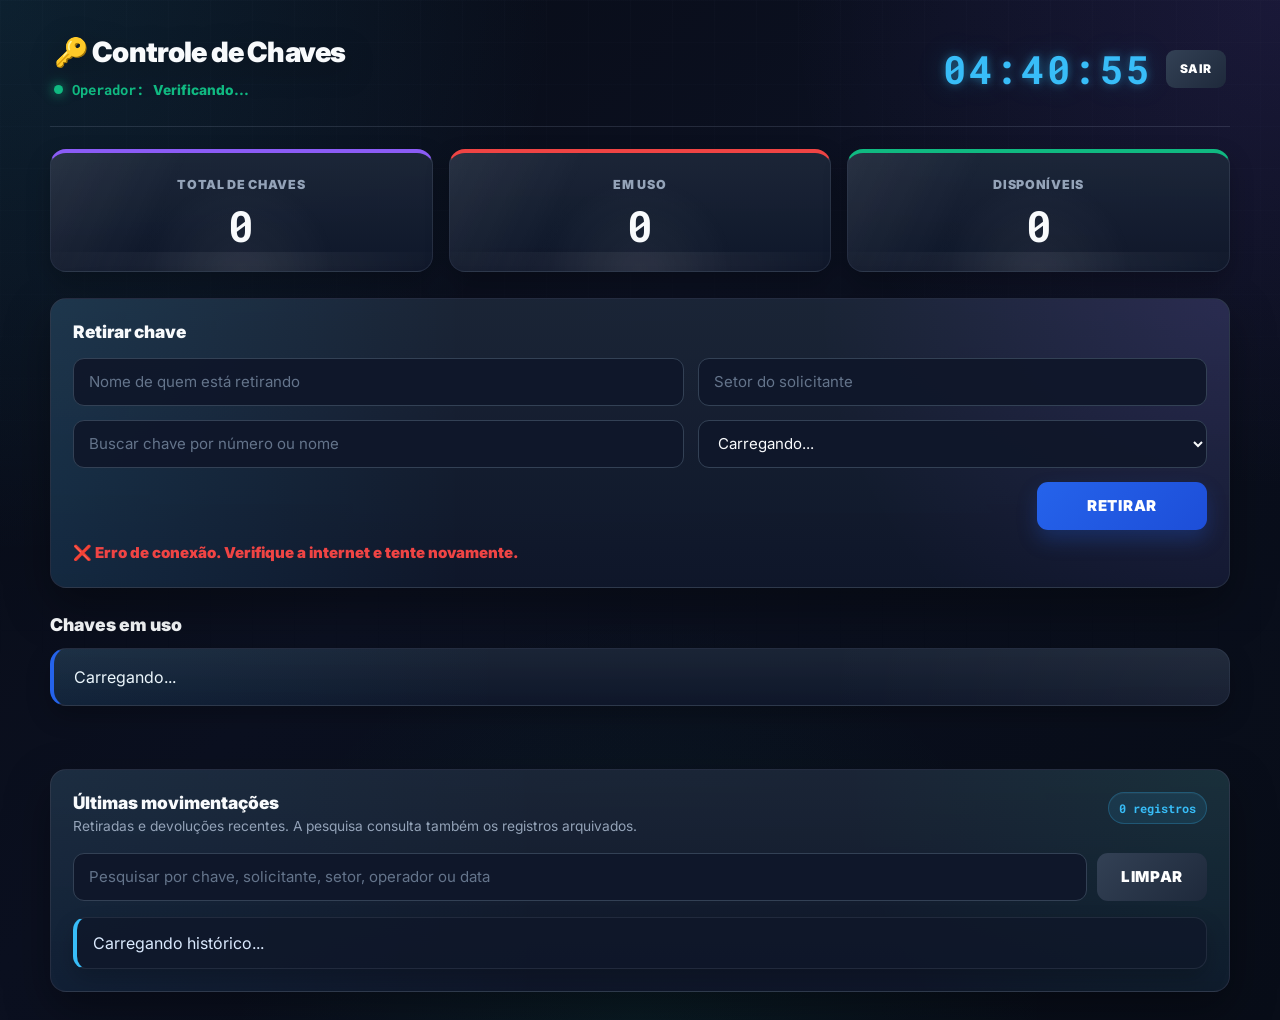
==== commit e24f885b: "att. 14" ====
--- a/index.html
+++ b/index.html
@@ -29,10 +29,6 @@
                 <div id="statusOperador" class="status-sistema ativo">
                     Operador:
                     <span id="nomeOperador">Verificando...</span>
-                </div>
-
-                <div id="versaoBackend" class="versao-backend">
-                    Backend: verificando...
                 </div>
             </div>
 
--- a/style.css
+++ b/style.css
@@ -21,7 +21,7 @@
     --borda-forte: rgba(148, 163, 184, 0.38);
 
     --texto-principal: #f8fafc;
-    --texto-secundario: #cbd5e1;
+    --texto-secundario: #dbeafe;
     --texto-fraco: #94a3b8;
     --texto-muito-fraco: #64748b;
 
@@ -518,7 +518,7 @@
     border: 1px solid var(--borda);
     border-left: 4px solid var(--azul-forte);
     box-shadow: var(--sombra-suave);
-    padding: 17px 20px;
+    padding: 18px 20px;
     border-radius: var(--radius-card);
     display: flex;
     justify-content: space-between;
@@ -554,8 +554,37 @@
     z-index: 1;
     display: flex;
     flex-direction: column;
+    gap: 8px;
+    min-width: 0;
+}
+
+.texto-chave {
+    font-size: 1.24rem;
+    font-weight: 950;
+    color: var(--texto-principal);
+    letter-spacing: -0.01em;
+    word-break: break-word;
+    margin-bottom: 3px;
+}
+
+.detalhes-registro {
+    display: flex;
+    flex-direction: column;
     gap: 7px;
-    min-width: 0;
+    margin-top: 2px;
+}
+
+.detalhes-registro span {
+    color: var(--texto-secundario);
+    font-family: 'Inter', Arial, sans-serif;
+    font-size: 0.94rem;
+    line-height: 1.45;
+    font-weight: 650;
+}
+
+.detalhes-registro b {
+    color: var(--texto-principal);
+    font-weight: 950;
 }
 
 .cabecalho-registro {
@@ -566,14 +595,6 @@
     font-family: 'Roboto Mono', Consolas, monospace;
     font-size: 0.78rem;
     color: var(--texto-fraco);
-}
-
-.texto-chave {
-    font-size: 1.1rem;
-    font-weight: 900;
-    color: var(--texto-principal);
-    letter-spacing: -0.01em;
-    word-break: break-word;
 }
 
 .acoes {
@@ -690,10 +711,10 @@
     border: 1px solid rgba(148, 163, 184, 0.14);
     border-left: 4px solid var(--azul);
     border-radius: 13px;
-    padding: 14px 16px;
+    padding: 15px 16px;
     display: grid;
     grid-template-columns: auto 1fr auto;
-    gap: 14px;
+    gap: 16px;
     align-items: center;
     box-shadow: 0 10px 22px rgba(0, 0, 0, 0.19);
     animation: fadeIn 0.28s ease both;
@@ -712,9 +733,9 @@
 }
 
 .badge-evento {
-    min-width: 92px;
+    min-width: 98px;
     text-align: center;
-    padding: 7px 10px;
+    padding: 8px 11px;
     border-radius: var(--radius-pill);
     font-size: 0.72rem;
     font-weight: 950;
@@ -737,28 +758,42 @@
 .historico-info {
     display: flex;
     flex-direction: column;
-    gap: 5px;
+    gap: 6px;
     min-width: 0;
 }
 
 .historico-info strong {
     color: var(--texto-principal);
-    font-size: 0.98rem;
-    font-weight: 900;
+    font-size: 1.1rem;
+    font-weight: 950;
     word-break: break-word;
 }
 
-.historico-info span {
-    color: var(--texto-fraco);
-    font-family: 'Roboto Mono', Consolas, monospace;
-    font-size: 0.76rem;
+.historico-detalhes {
+    display: flex;
+    flex-direction: column;
+    gap: 7px;
+    margin-top: 4px;
+}
+
+.historico-detalhes span {
+    color: var(--texto-secundario);
+    font-family: 'Inter', Arial, sans-serif;
+    font-size: 0.92rem;
     line-height: 1.45;
+    font-weight: 650;
+}
+
+.historico-detalhes b {
+    color: var(--texto-principal);
+    font-weight: 950;
 }
 
 .historico-data {
     color: var(--texto-secundario);
     font-family: 'Roboto Mono', Consolas, monospace;
-    font-size: 0.78rem;
+    font-size: 0.8rem;
+    font-weight: 700;
     white-space: nowrap;
 }
 
@@ -768,7 +803,7 @@
     text-align: left;
 }
 
-/* Login, caso use o style.css também na tela de login */
+/* Login */
 
 .login-card {
     width: 100%;
@@ -1025,19 +1060,19 @@
         font-size: 0.88rem;
     }
 
-    .cabecalho-registro {
-        font-size: 0.73rem;
-    }
-
     .texto-chave {
+        font-size: 1.08rem;
+    }
+
+    .detalhes-registro span,
+    .historico-detalhes span {
+        font-size: 0.86rem;
+    }
+
+    .historico-info strong {
         font-size: 1rem;
     }
 
-    .historico-info strong {
-        font-size: 0.92rem;
-    }
-
-    .historico-info span,
     .historico-data {
         font-size: 0.72rem;
     }
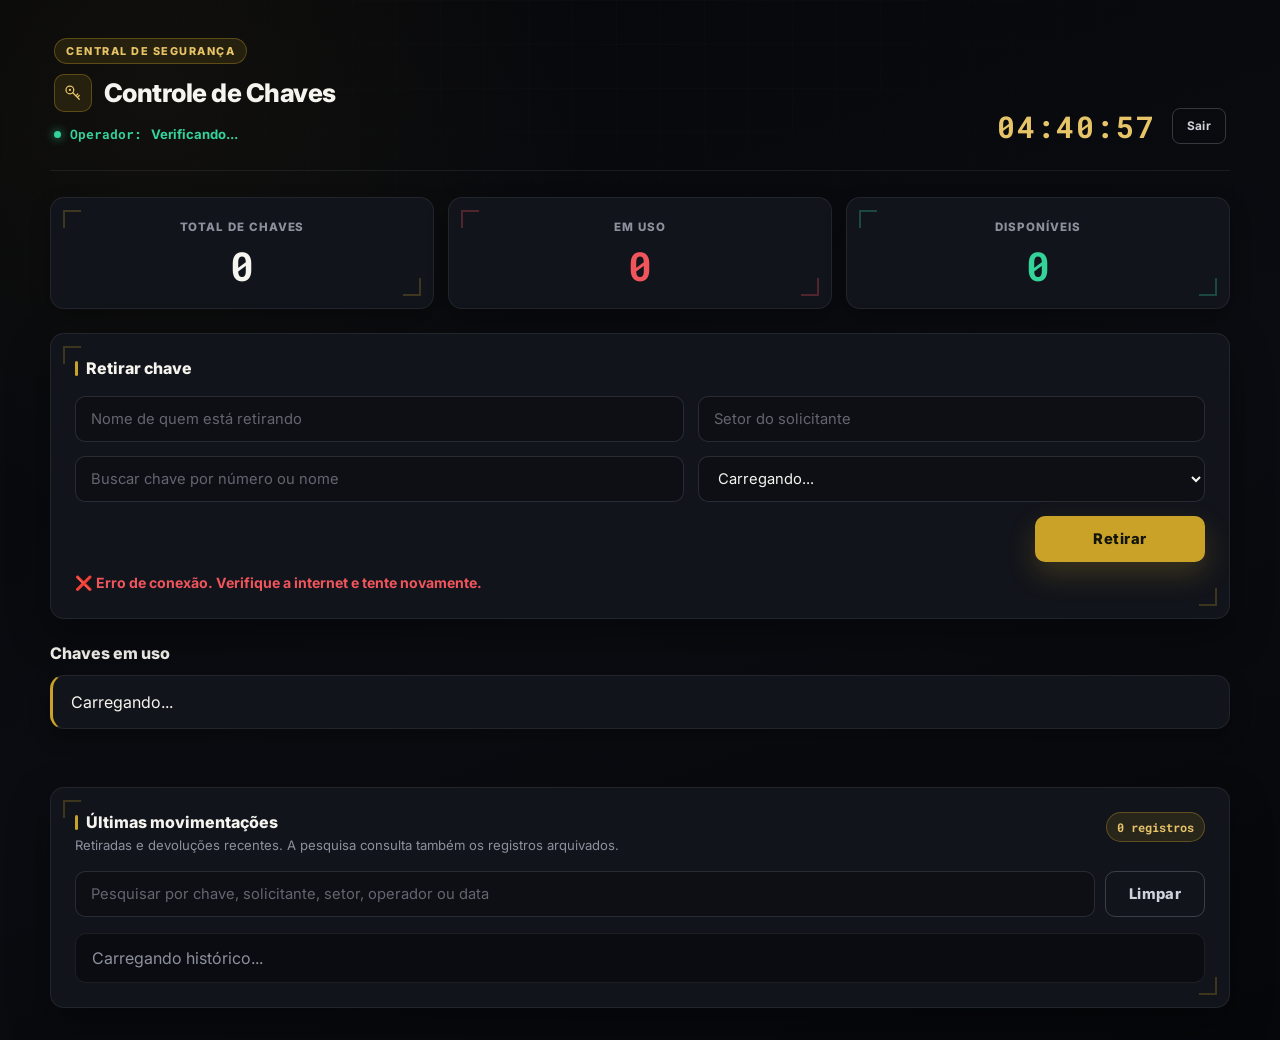
==== commit e5f247c6: "att. 28" ====
--- a/index.html
+++ b/index.html
@@ -12,7 +12,7 @@
     <link rel="preconnect" href="https://fonts.gstatic.com" crossorigin>
 
     <link
-        href="https://fonts.googleapis.com/css2?family=Inter:wght@400;500;600;700;800&family=Roboto+Mono:wght@400;700;800&display=swap"
+        href="https://fonts.googleapis.com/css2?family=Inter:wght@400;500;600;700;800&family=Roboto+Mono:wght@400;600;700&display=swap"
         rel="stylesheet"
     >
 
@@ -24,7 +24,19 @@
 
         <header class="painel-header">
             <div class="header-titulo">
-                <h1>🔑 Controle de Chaves</h1>
+                <span class="eyebrow">Central de Segurança</span>
+
+                <div class="marca">
+                    <span class="marca-icone" aria-hidden="true">
+                        <svg viewBox="0 0 32 32" fill="none" xmlns="http://www.w3.org/2000/svg">
+                            <circle cx="11" cy="11" r="6.2" stroke="currentColor" stroke-width="2"/>
+                            <circle cx="11" cy="11" r="1.8" fill="currentColor"/>
+                            <path d="M15.3 15.3L26 26M20.6 20.6L23.6 17.6M23 23L26 20" stroke="currentColor" stroke-width="2" stroke-linecap="round" stroke-linejoin="round"/>
+                        </svg>
+                    </span>
+
+                    <h1>Controle de Chaves</h1>
+                </div>
 
                 <div id="statusOperador" class="status-sistema ativo">
                     Operador:
@@ -98,7 +110,7 @@
             <h3 class="titulo-lista">Chaves em uso</h3>
 
             <ul id="listaPendentes" class="lista-chaves">
-                <li>Carregando chaves em uso...</li>
+                <li class="item-vazio">Carregando chaves em uso...</li>
             </ul>
 
             <div id="msgDevolucao" class="msg"></div>
--- a/style.css
+++ b/style.css
@@ -5,53 +5,62 @@
     font-family: 'Inter', Arial, sans-serif;
 }
 
+/* ============================================
+   TOKENS — todas as cores/medidas do sistema
+   vivem aqui. Trocar o visual = trocar valores
+   nesta lista, sem mexer no resto do arquivo.
+   ============================================ */
 :root {
-    --bg-principal: #080d18;
-    --bg-secundario: #0f172a;
-    --bg-profundo: #020617;
-
-    --bg-card: rgba(30, 41, 59, 0.82);
-    --bg-card-forte: rgba(15, 23, 42, 0.96);
-    --bg-card-hover: rgba(30, 41, 59, 0.98);
-    --bg-input: rgba(15, 23, 42, 0.94);
-    --bg-input-focus: rgba(2, 6, 23, 0.98);
-
-    --borda: rgba(148, 163, 184, 0.16);
-    --borda-media: rgba(148, 163, 184, 0.26);
-    --borda-forte: rgba(148, 163, 184, 0.38);
-
-    --texto-principal: #f8fafc;
-    --texto-secundario: #dbeafe;
-    --texto-fraco: #94a3b8;
-    --texto-muito-fraco: #64748b;
-
-    --azul: #38bdf8;
-    --azul-forte: #2563eb;
-    --azul-hover: #1d4ed8;
-    --azul-escuro: #1e40af;
-
-    --verde: #10b981;
-    --verde-hover: #059669;
-    --verde-escuro: #047857;
-
-    --vermelho: #ef4444;
-    --vermelho-hover: #dc2626;
-    --vermelho-escuro: #991b1b;
-
-    --roxo: #8b5cf6;
-    --amarelo: #f59e0b;
-
-    --sombra-card: 0 18px 45px rgba(0, 0, 0, 0.34);
-    --sombra-card-forte: 0 24px 70px rgba(0, 0, 0, 0.46);
-    --sombra-suave: 0 10px 25px rgba(0, 0, 0, 0.24);
-    --sombra-azul: 0 14px 30px rgba(37, 99, 235, 0.34);
-    --sombra-verde: 0 14px 28px rgba(16, 185, 129, 0.28);
-
-    --radius-card: 16px;
-    --radius-input: 11px;
+    /* fundo — grafite/obsidiana, não mais azul-elétrico */
+    --bg-fundo: #06070a;
+    --bg-fundo-2: #0a0c11;
+
+    /* painéis */
+    --bg-card: #12141b;
+    --bg-card-forte: #171a22;
+    --bg-card-hover: #191c25;
+    --bg-input: #0d0f15;
+    --bg-input-focus: #0a0b10;
+
+    --borda: rgba(148, 153, 166, 0.12);
+    --borda-media: rgba(148, 153, 166, 0.20);
+    --borda-forte: rgba(148, 153, 166, 0.32);
+
+    --texto-principal: #f6f4ee;
+    --texto-secundario: #cfd2da;
+    --texto-fraco: #8d919d;
+    --texto-muito-fraco: #63666f;
+
+    /* acento principal — latão, a "assinatura" do projeto */
+    --latao: #c9a227;
+    --latao-claro: #e8c468;
+    --latao-fraco: rgba(201, 162, 39, 0.12);
+    --latao-borda: rgba(201, 162, 39, 0.34);
+
+    /* acento secundário — aço, usado só pra diferenciar "retirada" no histórico */
+    --aco: #7c93b3;
+    --aco-fraco: rgba(124, 147, 179, 0.14);
+    --aco-borda: rgba(124, 147, 179, 0.32);
+
+    --verde: #34d399;
+    --verde-hover: #10b981;
+    --verde-fraco: rgba(52, 211, 153, 0.14);
+
+    --vermelho: #f0555c;
+    --vermelho-hover: #dc4249;
+    --vermelho-fraco: rgba(240, 85, 92, 0.14);
+
+    --sombra-card: 0 16px 40px rgba(0, 0, 0, 0.40);
+    --sombra-card-forte: 0 24px 60px rgba(0, 0, 0, 0.55);
+    --sombra-suave: 0 8px 20px rgba(0, 0, 0, 0.28);
+    --sombra-latao: 0 12px 28px rgba(201, 162, 39, 0.22);
+    --sombra-verde: 0 12px 24px rgba(16, 185, 129, 0.24);
+
+    --radius-card: 14px;
+    --radius-input: 10px;
     --radius-pill: 999px;
 
-    --tempo: 0.22s ease;
+    --tempo: 0.2s ease;
 }
 
 html {
@@ -62,26 +71,25 @@
     min-height: 100vh;
     color: var(--texto-principal);
     background:
-        radial-gradient(circle at top left, rgba(56, 189, 248, 0.12), transparent 34%),
-        radial-gradient(circle at top right, rgba(139, 92, 246, 0.12), transparent 30%),
-        radial-gradient(circle at bottom center, rgba(16, 185, 129, 0.07), transparent 34%),
-        linear-gradient(135deg, #070b14 0%, #0b1020 42%, #080d18 100%);
+        radial-gradient(circle at 12% 8%, rgba(201, 162, 39, 0.05), transparent 30%),
+        linear-gradient(160deg, var(--bg-fundo) 0%, var(--bg-fundo-2) 55%, var(--bg-fundo) 100%);
     display: flex;
     justify-content: center;
-    padding: 28px 14px;
+    padding: 32px 16px;
     overflow-x: hidden;
 }
 
+/* grade sutil de fundo, tipo "planta técnica" — bem discreta */
 body::before {
     content: '';
     position: fixed;
     inset: 0;
     pointer-events: none;
     background-image:
-        linear-gradient(rgba(148, 163, 184, 0.025) 1px, transparent 1px),
-        linear-gradient(90deg, rgba(148, 163, 184, 0.025) 1px, transparent 1px);
-    background-size: 42px 42px;
-    mask-image: linear-gradient(to bottom, rgba(0, 0, 0, 0.9), transparent 80%);
+        linear-gradient(rgba(148, 153, 166, 0.028) 1px, transparent 1px),
+        linear-gradient(90deg, rgba(148, 153, 166, 0.028) 1px, transparent 1px);
+    background-size: 44px 44px;
+    mask-image: radial-gradient(ellipse 80% 60% at 50% 0%, black, transparent 75%);
 }
 
 ::-webkit-scrollbar {
@@ -90,24 +98,26 @@
 }
 
 ::-webkit-scrollbar-track {
-    background: #020617;
+    background: var(--bg-fundo);
 }
 
 ::-webkit-scrollbar-thumb {
-    background: #334155;
+    background: #2a2d36;
     border-radius: var(--radius-pill);
 }
 
 ::-webkit-scrollbar-thumb:hover {
-    background: var(--azul);
+    background: var(--latao);
 }
 
 ::selection {
-    background-color: rgba(56, 189, 248, 0.25);
-    color: var(--azul);
-}
-
-/* Estrutura principal */
+    background-color: var(--latao-fraco);
+    color: var(--latao-claro);
+}
+
+/* ============================================
+   ESTRUTURA PRINCIPAL
+   ============================================ */
 
 .dashboard {
     width: 100%;
@@ -117,61 +127,90 @@
     animation: entradaDashboard 0.45s ease both;
 }
 
-/* Cabeçalho */
+/* ---------- Cabeçalho ---------- */
 
 .painel-header {
     display: flex;
     justify-content: space-between;
+    align-items: flex-end;
+    gap: 22px;
+    padding: 6px 4px 24px;
+    margin-bottom: 26px;
+    border-bottom: 1px solid var(--borda);
+}
+
+.header-titulo {
+    display: flex;
+    flex-direction: column;
+    gap: 10px;
+}
+
+/* selo pequeno acima do nome do sistema */
+.eyebrow {
+    display: inline-flex;
     align-items: center;
-    gap: 22px;
-    padding: 8px 4px 24px;
-    margin-bottom: 22px;
-    border-bottom: 1px solid rgba(148, 163, 184, 0.18);
-}
-
-.header-titulo {
-    display: flex;
-    flex-direction: column;
     gap: 8px;
+    width: fit-content;
+    padding: 5px 11px;
+    border-radius: var(--radius-pill);
+    color: var(--latao-claro);
+    background: var(--latao-fraco);
+    border: 1px solid var(--latao-borda);
+    font-size: 0.68rem;
+    font-weight: 800;
+    letter-spacing: 0.14em;
+    text-transform: uppercase;
+}
+
+.marca {
+    display: flex;
+    align-items: center;
+    gap: 12px;
+}
+
+.marca-icone {
+    display: grid;
+    place-items: center;
+    width: 38px;
+    height: 38px;
+    border-radius: 10px;
+    background: var(--latao-fraco);
+    border: 1px solid var(--latao-borda);
+    color: var(--latao-claro);
+    flex-shrink: 0;
+}
+
+.marca-icone svg {
+    width: 20px;
+    height: 20px;
 }
 
 .header-titulo h1 {
-    font-size: clamp(1.35rem, 3vw, 1.75rem);
+    font-size: clamp(1.3rem, 3vw, 1.6rem);
     line-height: 1.2;
-    font-weight: 900;
-    letter-spacing: -0.03em;
-    color: var(--texto-principal);
-    text-shadow: 0 8px 30px rgba(0, 0, 0, 0.38);
+    font-weight: 800;
+    letter-spacing: -0.02em;
+    color: var(--texto-principal);
 }
 
 .header-acoes {
     display: flex;
     align-items: center;
-    gap: 14px;
-}
-
-.versao-backend {
-    font-family: 'Roboto Mono', Consolas, monospace;
-    font-size: 0.72rem;
-    color: var(--texto-fraco);
-    width: fit-content;
-    padding: 4px 8px;
-    background: rgba(15, 23, 42, 0.58);
-    border: 1px solid rgba(148, 163, 184, 0.12);
-    border-radius: var(--radius-pill);
-}
-
-/* Status operador */
+    gap: 16px;
+}
+
+/* Status do operador */
 
 .status-sistema {
     font-family: 'Roboto Mono', Consolas, monospace;
-    font-size: 0.86rem;
-    font-weight: 800;
+    font-size: 0.82rem;
+    font-weight: 700;
     display: inline-flex;
     align-items: center;
     gap: 9px;
     width: fit-content;
     padding: 3px 0;
+    color: var(--texto-fraco);
 }
 
 .status-sistema.ativo {
@@ -180,12 +219,12 @@
 
 .status-sistema.ativo::before {
     content: '';
-    width: 9px;
-    height: 9px;
+    width: 7px;
+    height: 7px;
     background-color: var(--verde);
     border-radius: 50%;
     display: inline-block;
-    box-shadow: 0 0 12px rgba(16, 185, 129, 0.95);
+    box-shadow: 0 0 10px rgba(52, 211, 153, 0.85);
     animation: pulsaLuz 1.8s infinite ease-in-out;
 }
 
@@ -195,154 +234,155 @@
 
 .status-sistema.inativo::before {
     content: '';
-    width: 9px;
-    height: 9px;
+    width: 7px;
+    height: 7px;
     background-color: var(--vermelho);
     border-radius: 50%;
     display: inline-block;
-    box-shadow: 0 0 12px rgba(239, 68, 68, 0.85);
+    box-shadow: 0 0 10px rgba(240, 85, 92, 0.75);
 }
 
 /* Relógio */
 
 .relogio {
     font-family: 'Roboto Mono', Consolas, monospace;
-    font-size: clamp(1.8rem, 4vw, 2.45rem);
-    font-weight: 900;
-    color: var(--azul);
-    letter-spacing: 0.08em;
+    font-size: clamp(1.5rem, 3.4vw, 1.9rem);
+    font-weight: 700;
+    color: var(--latao-claro);
+    letter-spacing: 0.06em;
     white-space: nowrap;
-    text-shadow:
-        0 0 10px rgba(56, 189, 248, 0.46),
-        0 0 30px rgba(56, 189, 248, 0.22);
-}
-
-/* Estatísticas */
+}
+
+/* ---------- Estatísticas ---------- */
 
 .estatisticas {
     display: grid;
     grid-template-columns: repeat(3, minmax(0, 1fr));
-    gap: 16px;
-    margin-bottom: 26px;
+    gap: 14px;
+    margin-bottom: 24px;
 }
 
 .card-stat {
     position: relative;
     overflow: hidden;
-    background:
-        linear-gradient(180deg, rgba(30, 41, 59, 0.88), rgba(15, 23, 42, 0.95));
-    backdrop-filter: blur(14px);
-    -webkit-backdrop-filter: blur(14px);
+    background: var(--bg-card);
     border: 1px solid var(--borda);
-    border-top: 4px solid var(--azul-forte);
     box-shadow: var(--sombra-suave);
-    padding: 24px 18px;
+    padding: 22px 18px;
     border-radius: var(--radius-card);
     text-align: center;
-    transition:
-        transform var(--tempo),
-        border-color var(--tempo),
-        box-shadow var(--tempo),
-        background var(--tempo);
-}
-
-.card-stat::before {
+    transition: transform var(--tempo), border-color var(--tempo), box-shadow var(--tempo);
+}
+
+/* cantos estilo "terminal de segurança" — a assinatura visual do painel */
+.card-stat::before,
+.painel-controle::before,
+.painel-historico::before {
     content: '';
     position: absolute;
-    inset: 0;
-    background:
-        linear-gradient(115deg, rgba(255, 255, 255, 0.08), transparent 34%),
-        radial-gradient(circle at bottom, rgba(255, 255, 255, 0.07), transparent 45%);
-    opacity: 0.8;
+    top: 12px;
+    left: 12px;
+    width: 16px;
+    height: 16px;
+    border-top: 2px solid var(--latao-borda);
+    border-left: 2px solid var(--latao-borda);
+    opacity: 0.7;
     pointer-events: none;
 }
 
-.card-stat::after {
+.card-stat::after,
+.painel-controle::after,
+.painel-historico::after {
     content: '';
     position: absolute;
-    inset: auto -30% -60% -30%;
-    height: 90px;
-    background: radial-gradient(circle, rgba(255, 255, 255, 0.08), transparent 70%);
+    bottom: 12px;
+    right: 12px;
+    width: 16px;
+    height: 16px;
+    border-bottom: 2px solid var(--latao-borda);
+    border-right: 2px solid var(--latao-borda);
+    opacity: 0.7;
     pointer-events: none;
 }
 
 .card-stat:hover {
-    transform: translateY(-3px);
+    transform: translateY(-2px);
     border-color: var(--borda-forte);
     box-shadow: var(--sombra-card);
 }
 
-.card-stat.total {
-    border-top-color: var(--roxo);
-}
-
-.card-stat.em-uso {
-    border-top-color: var(--vermelho);
-}
-
-.card-stat.disponivel {
-    border-top-color: var(--verde);
+.card-stat.total::before,
+.card-stat.total::after {
+    border-color: var(--latao-borda);
+}
+
+.card-stat.em-uso::before,
+.card-stat.em-uso::after {
+    border-color: rgba(240, 85, 92, 0.4);
+}
+
+.card-stat.disponivel::before,
+.card-stat.disponivel::after {
+    border-color: rgba(52, 211, 153, 0.4);
 }
 
 .card-stat h3 {
-    position: relative;
-    z-index: 1;
-    font-size: 0.78rem;
+    font-size: 0.72rem;
     text-transform: uppercase;
     color: var(--texto-fraco);
     margin-bottom: 12px;
-    font-weight: 900;
-    letter-spacing: 0.055em;
+    font-weight: 800;
+    letter-spacing: 0.08em;
 }
 
 .card-stat p {
-    position: relative;
-    z-index: 1;
     font-family: 'Roboto Mono', Consolas, monospace;
-    font-size: 2.7rem;
+    font-size: 2.5rem;
     line-height: 1;
-    font-weight: 900;
-    color: var(--texto-principal);
-}
-
-/* Painel de retirada */
+    font-weight: 700;
+    color: var(--texto-principal);
+}
+
+.card-stat.em-uso p {
+    color: var(--vermelho);
+}
+
+.card-stat.disponivel p {
+    color: var(--verde);
+}
+
+/* ---------- Painel de retirada ---------- */
 
 .painel-controle {
     position: relative;
-    overflow: hidden;
-    background:
-        linear-gradient(180deg, rgba(30, 41, 59, 0.84), rgba(15, 23, 42, 0.97));
-    backdrop-filter: blur(16px);
-    -webkit-backdrop-filter: blur(16px);
+    background: var(--bg-card);
     border: 1px solid var(--borda);
     box-shadow: var(--sombra-card);
-    padding: 22px;
+    padding: 24px;
     border-radius: var(--radius-card);
-    margin-bottom: 26px;
-}
-
-.painel-controle::before {
+    margin-bottom: 24px;
+}
+
+.painel-controle h3 {
+    font-size: 1rem;
+    margin-bottom: 18px;
+    font-weight: 800;
+    color: var(--texto-principal);
+    display: flex;
+    align-items: center;
+    gap: 8px;
+}
+
+.painel-controle h3::before {
     content: '';
-    position: absolute;
-    inset: 0;
-    background:
-        linear-gradient(90deg, rgba(56, 189, 248, 0.11), transparent 35%),
-        radial-gradient(circle at top right, rgba(139, 92, 246, 0.13), transparent 34%);
-    pointer-events: none;
-}
-
-.painel-controle h3 {
-    position: relative;
-    z-index: 1;
-    font-size: 1.08rem;
-    margin-bottom: 16px;
-    font-weight: 900;
-    color: var(--texto-principal);
+    width: 3px;
+    height: 15px;
+    background: var(--latao);
+    border-radius: 2px;
+    display: inline-block;
 }
 
 .input-group {
-    position: relative;
-    z-index: 1;
     display: grid;
     grid-template-columns: minmax(280px, 1.2fr) minmax(260px, 1fr);
     gap: 14px;
@@ -371,25 +411,20 @@
     min-width: 170px;
 }
 
-/* Inputs, selects e botões */
+/* ---------- Inputs, selects e botões ---------- */
 
 input,
 select,
 button {
-    min-height: 48px;
+    min-height: 46px;
     padding: 0 15px;
     background: var(--bg-input);
-    border: 1px solid #334155;
+    border: 1px solid var(--borda-media);
     color: var(--texto-principal);
     border-radius: var(--radius-input);
     outline: none;
-    font-size: 0.94rem;
-    transition:
-        border-color var(--tempo),
-        box-shadow var(--tempo),
-        background-color var(--tempo),
-        transform 0.12s ease,
-        opacity var(--tempo);
+    font-size: 0.92rem;
+    transition: border-color var(--tempo), box-shadow var(--tempo), transform 0.12s ease, opacity var(--tempo);
 }
 
 input::placeholder {
@@ -398,16 +433,14 @@
 
 input:hover,
 select:hover {
-    border-color: #475569;
+    border-color: var(--borda-forte);
 }
 
 input:focus,
 select:focus {
-    border-color: var(--azul);
+    border-color: var(--latao);
     background-color: var(--bg-input-focus);
-    box-shadow:
-        0 0 0 4px rgba(56, 189, 248, 0.14),
-        inset 0 1px 0 rgba(255, 255, 255, 0.04);
+    box-shadow: 0 0 0 3px var(--latao-fraco);
 }
 
 select {
@@ -416,20 +449,19 @@
 
 button {
     border: 0;
-    background: linear-gradient(135deg, var(--azul-forte), var(--azul-hover));
-    color: white;
-    font-weight: 900;
+    background: var(--latao);
+    color: #12140a;
+    font-weight: 800;
     cursor: pointer;
-    text-transform: uppercase;
-    letter-spacing: 0.045em;
+    letter-spacing: 0.03em;
     padding: 0 22px;
-    box-shadow: 0 10px 20px rgba(37, 99, 235, 0.25);
+    box-shadow: var(--sombra-latao);
 }
 
 button:hover {
-    background: linear-gradient(135deg, var(--azul-hover), var(--azul-escuro));
+    background: var(--latao-claro);
     transform: translateY(-1px);
-    box-shadow: var(--sombra-azul);
+    box-shadow: 0 16px 34px rgba(201, 162, 39, 0.28);
 }
 
 button:active,
@@ -439,46 +471,54 @@
 }
 
 button:disabled {
-    opacity: 0.52;
+    opacity: 0.5;
     cursor: not-allowed;
     transform: none;
     box-shadow: none;
 }
 
 .btn-sair {
-    min-height: 38px;
+    min-height: 36px;
     padding: 0 14px;
-    font-size: 0.75rem;
-    border-radius: 9px;
-    background: linear-gradient(135deg, #334155, #1e293b);
+    font-size: 0.74rem;
+    border-radius: 8px;
+    background: transparent;
+    border: 1px solid var(--borda-forte);
+    color: var(--texto-secundario);
     box-shadow: none;
+    font-weight: 700;
 }
 
 .btn-sair:hover {
-    background: linear-gradient(135deg, #475569, #334155);
-    box-shadow: 0 12px 24px rgba(15, 23, 42, 0.36);
+    background: var(--bg-card-hover);
+    border-color: var(--vermelho);
+    color: var(--vermelho);
+    transform: none;
+    box-shadow: none;
 }
 
 #limparFiltroHistorico {
-    min-width: 110px;
-    background: linear-gradient(135deg, #334155, #1e293b);
+    min-width: 100px;
+    background: transparent;
+    border: 1px solid var(--borda-forte);
+    color: var(--texto-secundario);
     box-shadow: none;
 }
 
 #limparFiltroHistorico:hover {
-    background: linear-gradient(135deg, #475569, #334155);
-    box-shadow: 0 12px 24px rgba(15, 23, 42, 0.36);
-}
-
-/* Mensagens */
+    background: var(--bg-card-hover);
+    border-color: var(--latao-borda);
+    color: var(--latao-claro);
+    box-shadow: none;
+}
+
+/* ---------- Mensagens ---------- */
 
 .msg {
-    position: relative;
-    z-index: 1;
-    margin-top: 13px;
-    min-height: 22px;
-    font-size: 0.94rem;
-    font-weight: 900;
+    margin-top: 12px;
+    min-height: 20px;
+    font-size: 0.88rem;
+    font-weight: 700;
     color: var(--verde);
 }
 
@@ -486,72 +526,49 @@
     color: var(--vermelho);
 }
 
-/* Painel lista */
+/* ---------- Chaves em uso ---------- */
 
 .painel-lista {
-    margin-bottom: 28px;
+    margin-bottom: 26px;
 }
 
 .titulo-lista {
-    margin: 24px 0 13px;
-    font-size: 1.1rem;
-    font-weight: 900;
-    color: var(--texto-principal);
-}
-
-/* Chaves em uso */
+    margin: 22px 0 12px;
+    font-size: 1rem;
+    font-weight: 800;
+    color: var(--texto-principal);
+}
 
 .lista-chaves {
     list-style-type: none;
     display: flex;
     flex-direction: column;
-    gap: 12px;
+    gap: 10px;
 }
 
 .lista-chaves li {
     position: relative;
-    overflow: hidden;
-    background:
-        linear-gradient(180deg, rgba(30, 41, 59, 0.84), rgba(15, 23, 42, 0.97));
-    backdrop-filter: blur(14px);
-    -webkit-backdrop-filter: blur(14px);
+    background: var(--bg-card);
     border: 1px solid var(--borda);
-    border-left: 4px solid var(--azul-forte);
+    border-left: 3px solid var(--latao);
     box-shadow: var(--sombra-suave);
-    padding: 18px 20px;
+    padding: 16px 18px;
     border-radius: var(--radius-card);
     display: flex;
     justify-content: space-between;
     align-items: center;
     gap: 18px;
     animation: fadeIn 0.28s ease both;
-    transition:
-        transform var(--tempo),
-        border-color var(--tempo),
-        background var(--tempo),
-        box-shadow var(--tempo);
-}
-
-.lista-chaves li::before {
-    content: '';
-    position: absolute;
-    inset: 0;
-    background:
-        linear-gradient(90deg, rgba(56, 189, 248, 0.08), transparent 38%),
-        radial-gradient(circle at bottom right, rgba(255, 255, 255, 0.04), transparent 35%);
-    pointer-events: none;
+    transition: transform var(--tempo), border-color var(--tempo), background var(--tempo);
 }
 
 .lista-chaves li:hover {
-    transform: translateY(-2px);
+    transform: translateY(-1px);
     background: var(--bg-card-hover);
     border-color: var(--borda-forte);
-    box-shadow: var(--sombra-card);
 }
 
 .info-chave {
-    position: relative;
-    z-index: 1;
     display: flex;
     flex-direction: column;
     gap: 8px;
@@ -559,98 +576,67 @@
 }
 
 .texto-chave {
-    font-size: 1.24rem;
-    font-weight: 950;
-    color: var(--texto-principal);
-    letter-spacing: -0.01em;
+    font-family: 'Roboto Mono', Consolas, monospace;
+    font-size: 1.1rem;
+    font-weight: 700;
+    color: var(--texto-principal);
     word-break: break-word;
-    margin-bottom: 3px;
 }
 
 .detalhes-registro {
     display: flex;
     flex-direction: column;
-    gap: 7px;
-    margin-top: 2px;
+    gap: 6px;
 }
 
 .detalhes-registro span {
     color: var(--texto-secundario);
-    font-family: 'Inter', Arial, sans-serif;
-    font-size: 0.94rem;
+    font-size: 0.88rem;
     line-height: 1.45;
-    font-weight: 650;
+    font-weight: 500;
 }
 
 .detalhes-registro b {
     color: var(--texto-principal);
-    font-weight: 950;
-}
-
-.cabecalho-registro {
-    display: flex;
-    gap: 10px;
-    align-items: center;
-    flex-wrap: wrap;
-    font-family: 'Roboto Mono', Consolas, monospace;
-    font-size: 0.78rem;
-    color: var(--texto-fraco);
+    font-weight: 700;
 }
 
 .acoes {
-    position: relative;
-    z-index: 1;
     display: flex;
     gap: 8px;
     flex-shrink: 0;
 }
 
 .acoes button {
-    min-height: 38px;
+    min-height: 36px;
     padding: 0 16px;
-    font-size: 0.78rem;
-    border-radius: 9px;
+    font-size: 0.76rem;
+    border-radius: 8px;
 }
 
 .btn-devolver {
-    background: linear-gradient(135deg, var(--verde), var(--verde-hover));
-    box-shadow: 0 10px 18px rgba(16, 185, 129, 0.22);
+    background: var(--verde);
+    color: #06170f;
+    box-shadow: 0 10px 18px rgba(52, 211, 153, 0.22);
 }
 
 .btn-devolver:hover {
-    background: linear-gradient(135deg, var(--verde-hover), var(--verde-escuro));
+    background: #4ee0ab;
     box-shadow: var(--sombra-verde);
 }
 
-/* Histórico */
+/* ---------- Histórico ---------- */
 
 .painel-historico {
     position: relative;
-    overflow: hidden;
-    margin-top: 28px;
-    background:
-        linear-gradient(180deg, rgba(30, 41, 59, 0.84), rgba(15, 23, 42, 0.97));
-    backdrop-filter: blur(16px);
-    -webkit-backdrop-filter: blur(16px);
+    background: var(--bg-card);
     border: 1px solid var(--borda);
     box-shadow: var(--sombra-card);
-    padding: 22px;
+    padding: 24px;
     border-radius: var(--radius-card);
 }
 
-.painel-historico::before {
-    content: '';
-    position: absolute;
-    inset: 0;
-    background:
-        linear-gradient(90deg, rgba(56, 189, 248, 0.055), transparent 42%),
-        radial-gradient(circle at top right, rgba(16, 185, 129, 0.08), transparent 32%);
-    pointer-events: none;
-}
-
 .historico-topo {
-    position: relative;
-    z-index: 1;
     display: flex;
     justify-content: space-between;
     align-items: flex-start;
@@ -659,100 +645,96 @@
 }
 
 .historico-topo h3 {
-    font-size: 1.08rem;
-    font-weight: 900;
+    font-size: 1rem;
+    font-weight: 800;
     color: var(--texto-principal);
     margin-bottom: 4px;
+    display: flex;
+    align-items: center;
+    gap: 8px;
+}
+
+.historico-topo h3::before {
+    content: '';
+    width: 3px;
+    height: 15px;
+    background: var(--latao);
+    border-radius: 2px;
+    display: inline-block;
 }
 
 .historico-topo p {
-    font-size: 0.86rem;
+    font-size: 0.82rem;
     color: var(--texto-fraco);
     line-height: 1.45;
 }
 
 .contador-historico {
     font-family: 'Roboto Mono', Consolas, monospace;
-    font-size: 0.78rem;
-    font-weight: 900;
-    color: var(--azul);
-    background: rgba(56, 189, 248, 0.10);
-    border: 1px solid rgba(56, 189, 248, 0.24);
-    padding: 7px 10px;
+    font-size: 0.75rem;
+    font-weight: 700;
+    color: var(--latao-claro);
+    background: var(--latao-fraco);
+    border: 1px solid var(--latao-borda);
+    padding: 6px 10px;
     border-radius: var(--radius-pill);
     white-space: nowrap;
-    box-shadow: inset 0 1px 0 rgba(255, 255, 255, 0.04);
 }
 
 .historico-busca {
-    position: relative;
-    z-index: 1;
     display: grid;
     grid-template-columns: 1fr auto;
     gap: 10px;
     margin-bottom: 16px;
 }
 
-#filtroHistorico {
-    width: 100%;
-}
-
 .lista-historico {
-    position: relative;
-    z-index: 1;
     list-style: none;
     display: flex;
     flex-direction: column;
-    gap: 10px;
+    gap: 9px;
 }
 
 .lista-historico li {
-    background: rgba(15, 23, 42, 0.76);
-    border: 1px solid rgba(148, 163, 184, 0.14);
-    border-left: 4px solid var(--azul);
-    border-radius: 13px;
-    padding: 15px 16px;
+    background: var(--bg-fundo-2);
+    border: 1px solid var(--borda);
+    border-radius: 11px;
+    padding: 14px 16px;
     display: grid;
     grid-template-columns: auto 1fr auto;
     gap: 16px;
     align-items: center;
-    box-shadow: 0 10px 22px rgba(0, 0, 0, 0.19);
     animation: fadeIn 0.28s ease both;
-    transition:
-        background var(--tempo),
-        border-color var(--tempo),
-        transform var(--tempo),
-        box-shadow var(--tempo);
+    transition: background var(--tempo), border-color var(--tempo);
 }
 
 .lista-historico li:hover {
-    background: rgba(15, 23, 42, 0.94);
-    border-color: rgba(148, 163, 184, 0.30);
-    transform: translateY(-1px);
-    box-shadow: var(--sombra-suave);
+    background: var(--bg-card-hover);
+    border-color: var(--borda-forte);
 }
 
 .badge-evento {
-    min-width: 98px;
+    min-width: 92px;
     text-align: center;
-    padding: 8px 11px;
+    padding: 6px 10px;
     border-radius: var(--radius-pill);
-    font-size: 0.72rem;
-    font-weight: 950;
+    font-size: 0.68rem;
+    font-weight: 800;
     text-transform: uppercase;
-    letter-spacing: 0.045em;
-}
-
+    letter-spacing: 0.04em;
+}
+
+/* retirada = aço (saiu do cofre) | devolução = verde (voltou) */
 .badge-retirada {
-    background: rgba(56, 189, 248, 0.14);
-    color: #38bdf8;
-    border: 1px solid rgba(56, 189, 248, 0.30);
+    background: var(--aco-fraco);
+    color: var(--aco);
+    border: 1px solid var(--aco-borda);
 }
 
 .badge-devolucao {
-    background: rgba(16, 185, 129, 0.14);
-    color: #10b981;
-    border: 1px solid rgba(16, 185, 129, 0.30);
+    background: var(--verde-fraco);
+    color: var(--verde);
+    border: 1px solid rgba(52, 211, 153, 0.32);
 }
 
 .historico-info {
@@ -763,93 +745,49 @@
 }
 
 .historico-info strong {
-    color: var(--texto-principal);
-    font-size: 1.1rem;
-    font-weight: 950;
+    font-family: 'Roboto Mono', Consolas, monospace;
+    color: var(--texto-principal);
+    font-size: 1rem;
+    font-weight: 700;
     word-break: break-word;
 }
 
 .historico-detalhes {
     display: flex;
     flex-direction: column;
-    gap: 7px;
-    margin-top: 4px;
+    gap: 6px;
 }
 
 .historico-detalhes span {
     color: var(--texto-secundario);
-    font-family: 'Inter', Arial, sans-serif;
-    font-size: 0.92rem;
+    font-size: 0.86rem;
     line-height: 1.45;
-    font-weight: 650;
+    font-weight: 500;
 }
 
 .historico-detalhes b {
     color: var(--texto-principal);
-    font-weight: 950;
+    font-weight: 700;
 }
 
 .historico-data {
-    color: var(--texto-secundario);
+    color: var(--texto-fraco);
     font-family: 'Roboto Mono', Consolas, monospace;
-    font-size: 0.8rem;
-    font-weight: 700;
+    font-size: 0.76rem;
+    font-weight: 600;
     white-space: nowrap;
 }
 
 .item-vazio {
     grid-template-columns: 1fr !important;
-    color: var(--texto-secundario);
+    color: var(--texto-fraco);
     text-align: left;
 }
 
-/* Login */
-
-.login-card {
-    width: 100%;
-    max-width: 430px;
-    background:
-        linear-gradient(180deg, rgba(30, 41, 59, 0.88), rgba(15, 23, 42, 0.96));
-    border: 1px solid rgba(148, 163, 184, 0.20);
-    box-shadow: var(--sombra-card-forte);
-    border-radius: 18px;
-    padding: 30px;
-    animation: entradaDashboard 0.45s ease both;
-}
-
-.login-card h1 {
-    font-size: 1.55rem;
-    margin-bottom: 8px;
-    font-weight: 900;
-    letter-spacing: -0.02em;
-}
-
-.login-card p {
-    color: var(--texto-fraco);
-    margin-bottom: 22px;
-    line-height: 1.5;
-}
-
-.login-card input,
-.login-card button {
-    width: 100%;
-}
-
-.login-card input {
-    margin-bottom: 12px;
-}
-
-.login-card .erro {
-    min-height: 22px;
-    margin-top: 12px;
-    color: var(--vermelho);
-    font-weight: 800;
-}
-
-/* Estados visuais extras */
+/* ---------- Estados visuais extras ---------- */
 
 .carregando {
-    opacity: 0.72;
+    opacity: 0.7;
     pointer-events: none;
 }
 
@@ -857,65 +795,29 @@
     display: none !important;
 }
 
-.texto-sucesso {
-    color: var(--verde);
-}
-
-.texto-erro {
-    color: var(--vermelho);
-}
-
-.texto-alerta {
-    color: var(--amarelo);
-}
-
-/* Animações */
+/* ============================================
+   ANIMAÇÕES
+   ============================================ */
 
 @keyframes fadeIn {
-    from {
-        opacity: 0;
-        transform: translateY(8px);
-    }
-
-    to {
-        opacity: 1;
-        transform: translateY(0);
-    }
+    from { opacity: 0; transform: translateY(6px); }
+    to { opacity: 1; transform: translateY(0); }
 }
 
 @keyframes entradaDashboard {
-    from {
-        opacity: 0;
-        transform: translateY(10px) scale(0.995);
-    }
-
-    to {
-        opacity: 1;
-        transform: translateY(0) scale(1);
-    }
+    from { opacity: 0; transform: translateY(8px); }
+    to { opacity: 1; transform: translateY(0); }
 }
 
 @keyframes pulsaLuz {
-    0% {
-        transform: scale(0.9);
-        opacity: 0.55;
-        box-shadow: 0 0 0 0 rgba(16, 185, 129, 0.58);
-    }
-
-    50% {
-        transform: scale(1.15);
-        opacity: 1;
-        box-shadow: 0 0 0 7px rgba(16, 185, 129, 0);
-    }
-
-    100% {
-        transform: scale(0.9);
-        opacity: 0.55;
-        box-shadow: 0 0 0 0 rgba(16, 185, 129, 0);
-    }
-}
-
-/* Responsivo */
+    0% { transform: scale(0.9); opacity: 0.55; box-shadow: 0 0 0 0 rgba(52, 211, 153, 0.55); }
+    50% { transform: scale(1.15); opacity: 1; box-shadow: 0 0 0 6px rgba(52, 211, 153, 0); }
+    100% { transform: scale(0.9); opacity: 0.55; box-shadow: 0 0 0 0 rgba(52, 211, 153, 0); }
+}
+
+/* ============================================
+   RESPONSIVO
+   ============================================ */
 
 @media (max-width: 1100px) {
     .dashboard {
@@ -952,12 +854,8 @@
         grid-template-columns: 1fr;
     }
 
-    .card-stat {
-        padding: 20px 16px;
-    }
-
     .card-stat p {
-        font-size: 2.35rem;
+        font-size: 2.2rem;
     }
 
     .painel-controle,
@@ -1031,7 +929,7 @@
     }
 
     .header-titulo h1 {
-        font-size: 1.28rem;
+        font-size: 1.2rem;
     }
 
     .header-acoes {
@@ -1041,7 +939,7 @@
     }
 
     .relogio {
-        font-size: 1.58rem;
+        font-size: 1.5rem;
     }
 
     .btn-sair {
@@ -1056,39 +954,35 @@
     input,
     select,
     button {
-        min-height: 46px;
-        font-size: 0.88rem;
+        min-height: 44px;
+        font-size: 0.86rem;
     }
 
     .texto-chave {
-        font-size: 1.08rem;
+        font-size: 1rem;
     }
 
     .detalhes-registro span,
     .historico-detalhes span {
-        font-size: 0.86rem;
+        font-size: 0.84rem;
     }
 
     .historico-info strong {
-        font-size: 1rem;
+        font-size: 0.94rem;
     }
 
     .historico-data {
-        font-size: 0.72rem;
-    }
-
-    .login-card {
-        padding: 24px 20px;
+        font-size: 0.7rem;
     }
 }
 
 @media (max-width: 360px) {
     .card-stat p {
-        font-size: 2rem;
+        font-size: 1.9rem;
     }
 
     .badge-evento {
-        font-size: 0.68rem;
+        font-size: 0.66rem;
     }
 
     button {
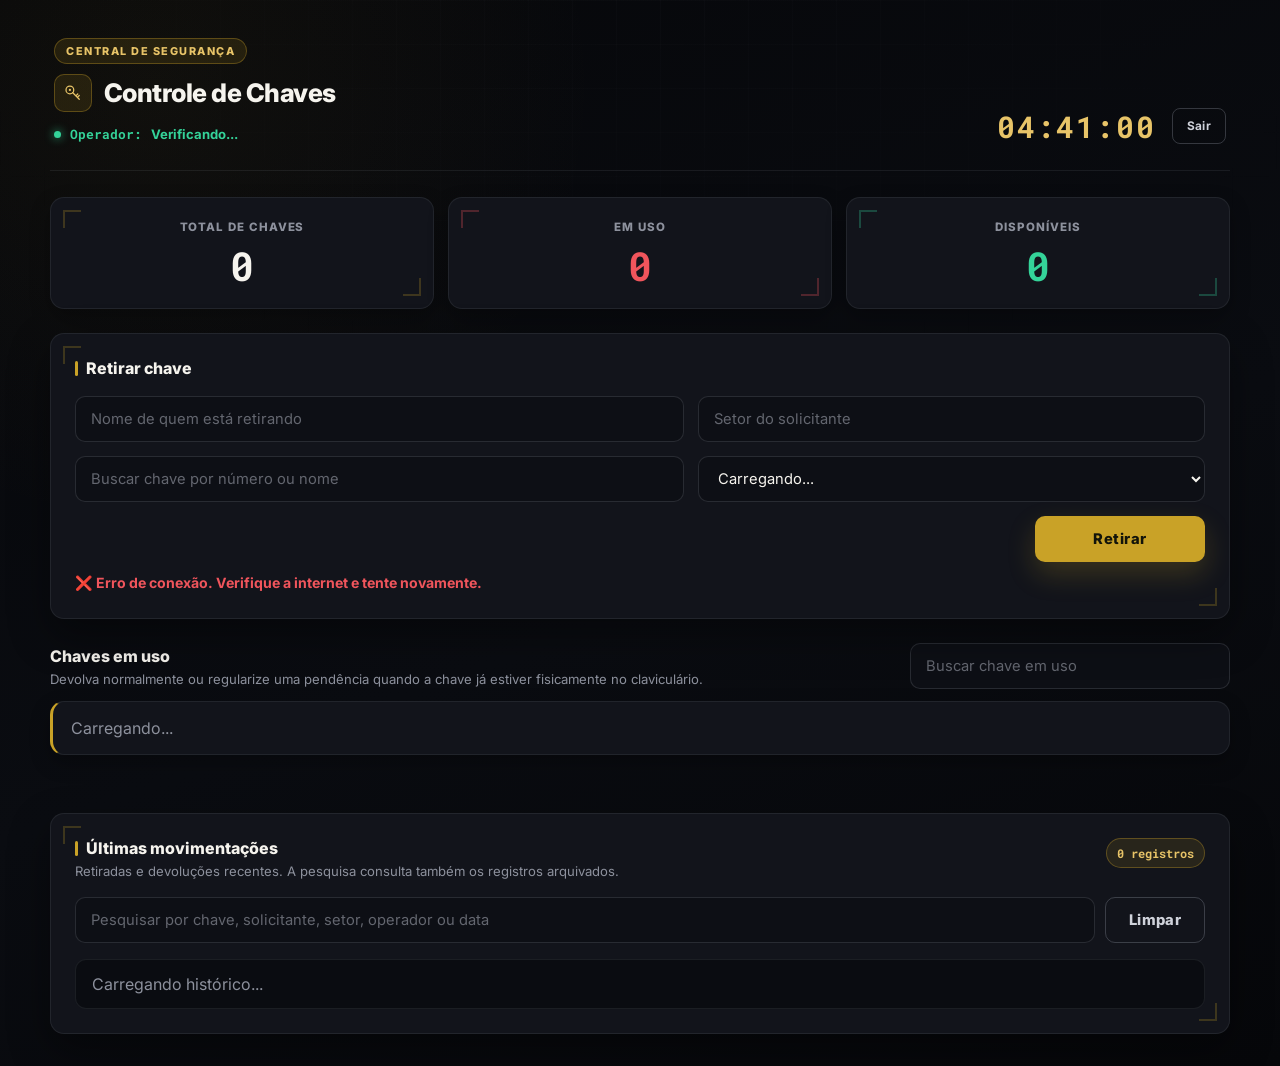
==== commit 3fe516b8: "att. 31" ====
--- a/index.html
+++ b/index.html
@@ -107,14 +107,28 @@
         </section>
 
         <section class="painel-lista">
+    <div class="lista-topo">
+        <div>
             <h3 class="titulo-lista">Chaves em uso</h3>
+            <p>
+                Devolva normalmente ou regularize uma pendência quando a chave já estiver fisicamente no claviculário.
+            </p>
+        </div>
 
-            <ul id="listaPendentes" class="lista-chaves">
-                <li class="item-vazio">Carregando chaves em uso...</li>
-            </ul>
+        <input
+            type="text"
+            id="filtroPendentes"
+            placeholder="Buscar chave em uso"
+            autocomplete="off"
+        >
+    </div>
 
-            <div id="msgDevolucao" class="msg"></div>
-        </section>
+    <ul id="listaPendentes" class="lista-chaves">
+        <li class="item-vazio">Carregando chaves em uso...</li>
+    </ul>
+
+    <div id="msgDevolucao" class="msg"></div>
+</section>
 
         <section class="painel-historico">
             <div class="historico-topo">
--- a/style.css
+++ b/style.css
@@ -988,4 +988,377 @@
     button {
         padding: 0 14px;
     }
+}
+
+/* ============================================
+   AJUSTES MOBILE — USO PELO CELULAR
+   Evita palavras quebradas e melhora leitura
+   ============================================ */
+
+.texto-chave,
+.historico-info strong,
+.detalhes-registro span,
+.historico-detalhes span,
+.historico-data,
+.status-sistema,
+.contador-historico,
+input,
+select,
+button {
+    word-break: normal;
+    overflow-wrap: break-word;
+    hyphens: none;
+}
+
+.lista-chaves li,
+.lista-historico li {
+    overflow: hidden;
+}
+
+.info-chave,
+.historico-info {
+    width: 100%;
+    min-width: 0;
+}
+
+.detalhes-registro,
+.historico-detalhes {
+    width: 100%;
+}
+
+.detalhes-registro span,
+.historico-detalhes span {
+    display: block;
+    max-width: 100%;
+}
+
+@media (max-width: 840px) {
+    body {
+        padding: 14px 9px;
+    }
+
+    .dashboard {
+        max-width: 100%;
+    }
+
+    .painel-header {
+        padding-bottom: 18px;
+        margin-bottom: 18px;
+    }
+
+    .marca {
+        align-items: flex-start;
+    }
+
+    .marca-icone {
+        width: 34px;
+        height: 34px;
+    }
+
+    .header-titulo h1 {
+        font-size: 1.25rem;
+        line-height: 1.15;
+        word-break: normal;
+        overflow-wrap: normal;
+    }
+
+    .status-sistema {
+        max-width: 100%;
+        flex-wrap: wrap;
+        line-height: 1.4;
+    }
+
+    .header-acoes {
+        width: 100%;
+        flex-direction: row;
+        align-items: center;
+        justify-content: space-between;
+    }
+
+    .relogio {
+        font-size: 1.35rem;
+    }
+
+    .btn-sair {
+        width: auto;
+        min-width: 90px;
+    }
+
+    .estatisticas {
+        gap: 10px;
+        margin-bottom: 18px;
+    }
+
+    .card-stat {
+        padding: 18px 14px;
+    }
+
+    .card-stat p {
+        font-size: 2rem;
+    }
+
+    .painel-controle,
+    .painel-historico {
+        padding: 16px;
+        margin-bottom: 18px;
+    }
+
+    .input-group {
+        gap: 10px;
+    }
+
+    input,
+    select,
+    button {
+        width: 100%;
+        min-height: 46px;
+        font-size: 0.92rem;
+    }
+
+    .input-group button {
+        min-width: 100%;
+    }
+
+    .lista-chaves li {
+        gap: 14px;
+    }
+
+    .texto-chave {
+        font-size: 1rem;
+        line-height: 1.35;
+    }
+
+    .detalhes-registro {
+        gap: 5px;
+    }
+
+    .detalhes-registro span {
+        font-size: 0.86rem;
+        line-height: 1.45;
+    }
+
+    .acoes {
+        width: 100%;
+    }
+
+    .acoes button {
+        width: 100%;
+        min-height: 42px;
+    }
+
+    .historico-topo {
+        gap: 10px;
+    }
+
+    .historico-topo p {
+        font-size: 0.78rem;
+    }
+
+    .contador-historico {
+        white-space: normal;
+        line-height: 1.35;
+    }
+
+    .historico-busca {
+        gap: 9px;
+    }
+
+    .lista-historico li {
+        gap: 10px;
+        padding: 14px;
+    }
+
+    .badge-evento {
+        width: fit-content;
+        min-width: auto;
+    }
+
+    .historico-info strong {
+        font-size: 0.92rem;
+        line-height: 1.35;
+    }
+
+    .historico-detalhes span {
+        font-size: 0.82rem;
+        line-height: 1.45;
+    }
+
+    .historico-data {
+        font-size: 0.72rem;
+        line-height: 1.4;
+        white-space: normal;
+    }
+}
+
+@media (max-width: 480px) {
+    body {
+        padding: 12px 8px;
+    }
+
+    .painel-header {
+        gap: 12px;
+    }
+
+    .header-acoes {
+        flex-direction: column;
+        align-items: stretch;
+        gap: 8px;
+    }
+
+    .relogio {
+        width: 100%;
+        text-align: center;
+        padding: 10px;
+        background: var(--bg-card);
+        border: 1px solid var(--borda);
+        border-radius: var(--radius-input);
+    }
+
+    .btn-sair {
+        width: 100%;
+    }
+
+    .eyebrow {
+        font-size: 0.62rem;
+        line-height: 1.3;
+        white-space: normal;
+    }
+
+    .marca {
+        gap: 10px;
+    }
+
+    .header-titulo h1 {
+        font-size: 1.12rem;
+    }
+
+    .status-sistema {
+        font-size: 0.74rem;
+    }
+
+    .card-stat h3 {
+        font-size: 0.66rem;
+    }
+
+    .card-stat p {
+        font-size: 1.85rem;
+    }
+
+    .painel-controle h3,
+    .titulo-lista,
+    .historico-topo h3 {
+        font-size: 0.95rem;
+    }
+
+    input,
+    select,
+    button {
+        font-size: 0.86rem;
+        padding-left: 12px;
+        padding-right: 12px;
+    }
+
+    .lista-chaves li,
+    .lista-historico li {
+        padding: 13px;
+        border-radius: 11px;
+    }
+
+    .texto-chave {
+        font-size: 0.94rem;
+    }
+
+    .detalhes-registro span,
+    .historico-detalhes span {
+        font-size: 0.8rem;
+    }
+
+    .historico-info strong {
+        font-size: 0.88rem;
+    }
+
+    .badge-evento {
+        font-size: 0.62rem;
+        padding: 5px 8px;
+    }
+}
+
+@media (max-width: 360px) {
+    .header-titulo h1 {
+        font-size: 1rem;
+    }
+
+    .marca-icone {
+        width: 30px;
+        height: 30px;
+        border-radius: 8px;
+    }
+
+    .marca-icone svg {
+        width: 17px;
+        height: 17px;
+    }
+
+    .relogio {
+        font-size: 1.15rem;
+    }
+
+    .painel-controle,
+    .painel-historico {
+        padding: 13px;
+    }
+
+    .texto-chave,
+    .historico-info strong {
+        font-size: 0.84rem;
+    }
+}
+
+/* ============================================
+   CHAVES EM USO — BUSCA E REGULARIZAÇÃO
+   ============================================ */
+
+.lista-topo {
+    display: flex;
+    justify-content: space-between;
+    align-items: flex-end;
+    gap: 16px;
+    margin: 22px 0 12px;
+}
+
+.lista-topo .titulo-lista {
+    margin: 0 0 4px;
+}
+
+.lista-topo p {
+    color: var(--texto-fraco);
+    font-size: 0.82rem;
+    line-height: 1.45;
+    max-width: 720px;
+}
+
+#filtroPendentes {
+    width: min(320px, 100%);
+    flex-shrink: 0;
+}
+
+.btn-devolver {
+    white-space: nowrap;
+}
+
+@media (max-width: 840px) {
+    .lista-topo {
+        flex-direction: column;
+        align-items: stretch;
+        gap: 10px;
+    }
+
+    #filtroPendentes {
+        width: 100%;
+    }
+
+    .btn-devolver {
+        white-space: normal;
+        line-height: 1.25;
+    }
 }
